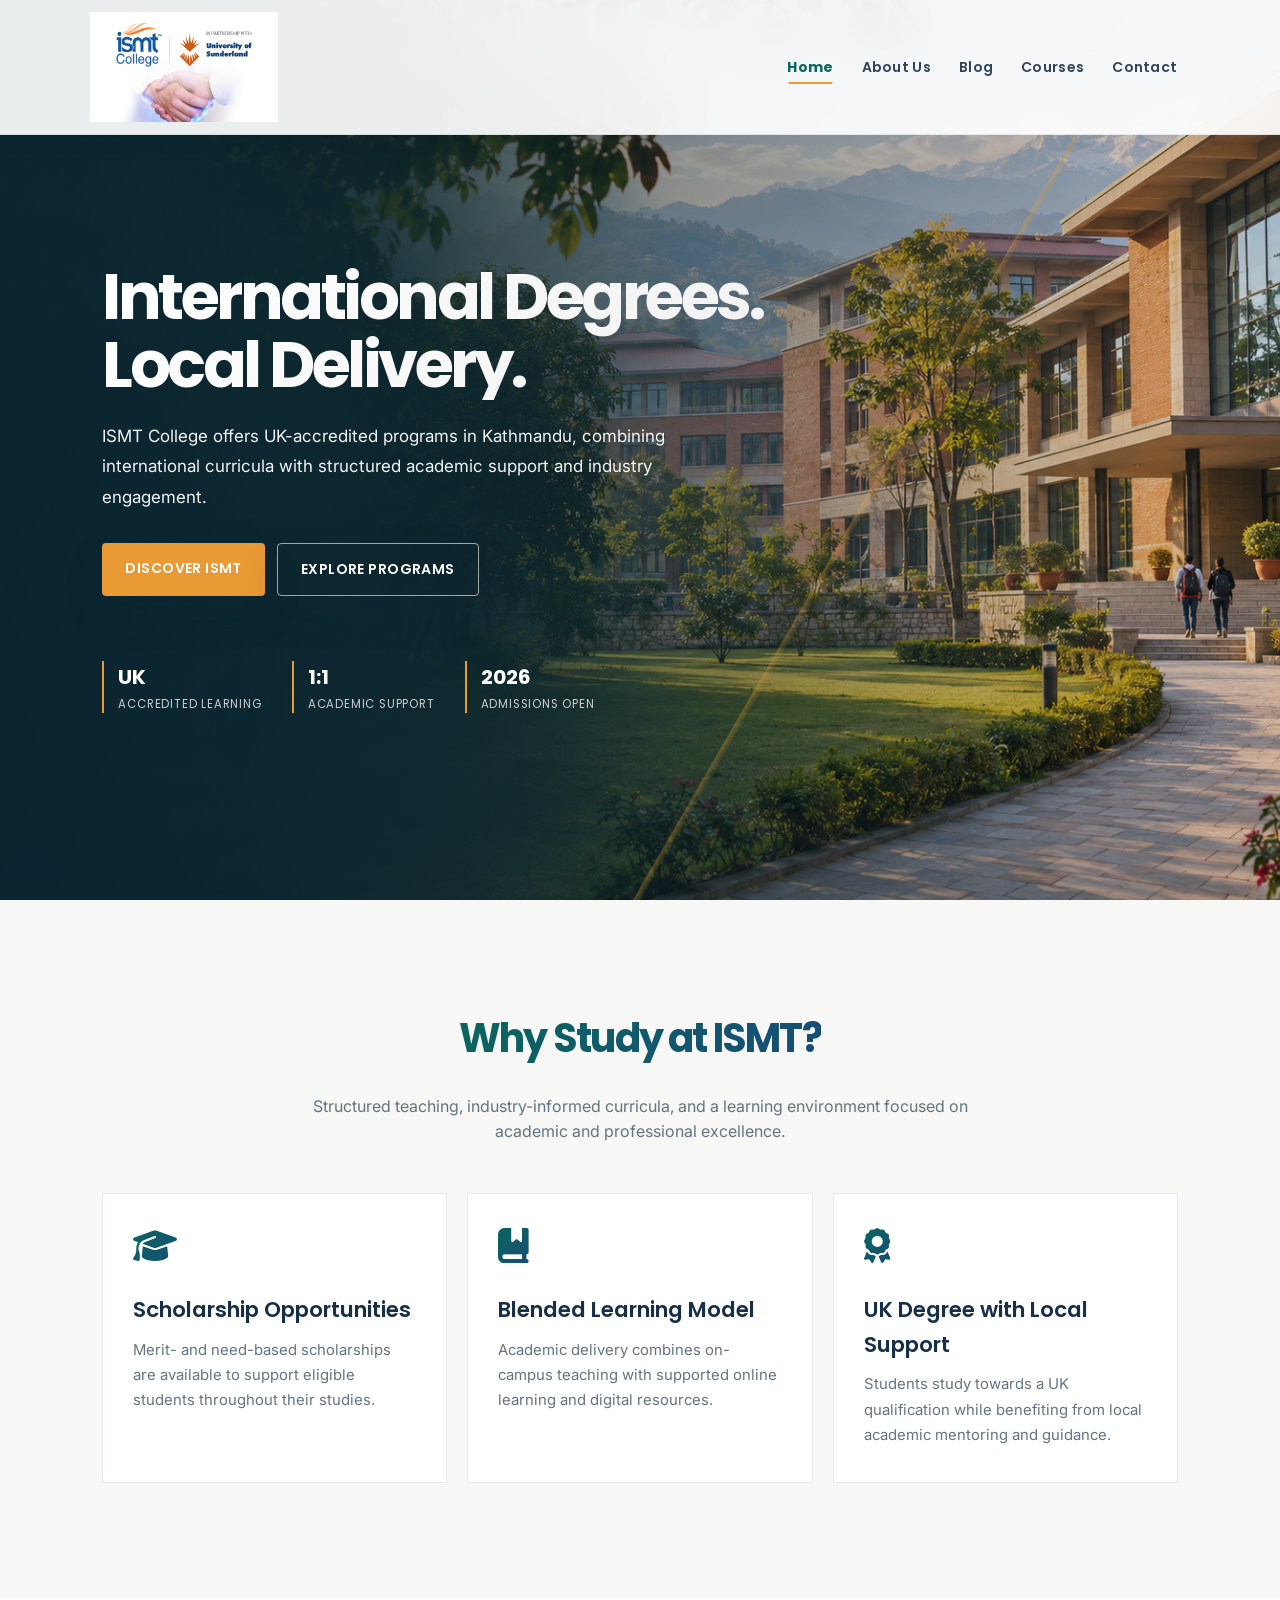
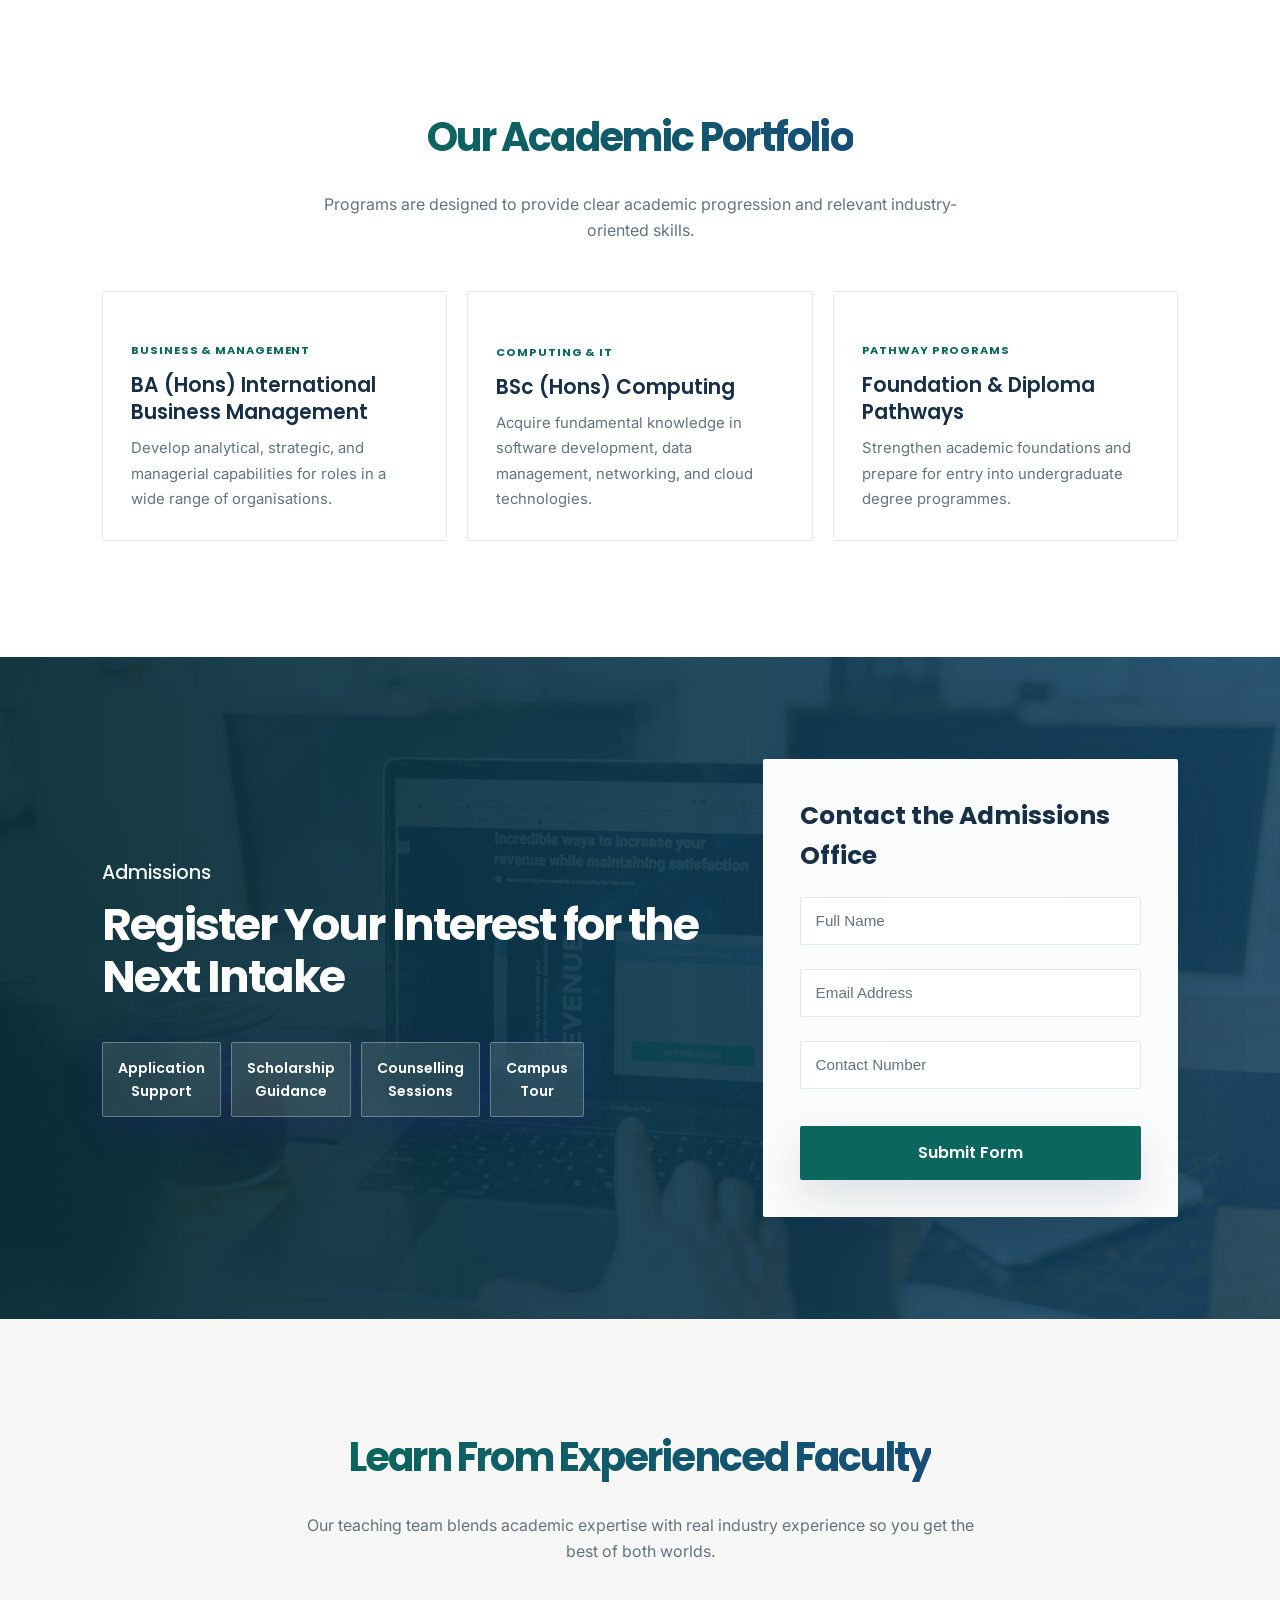
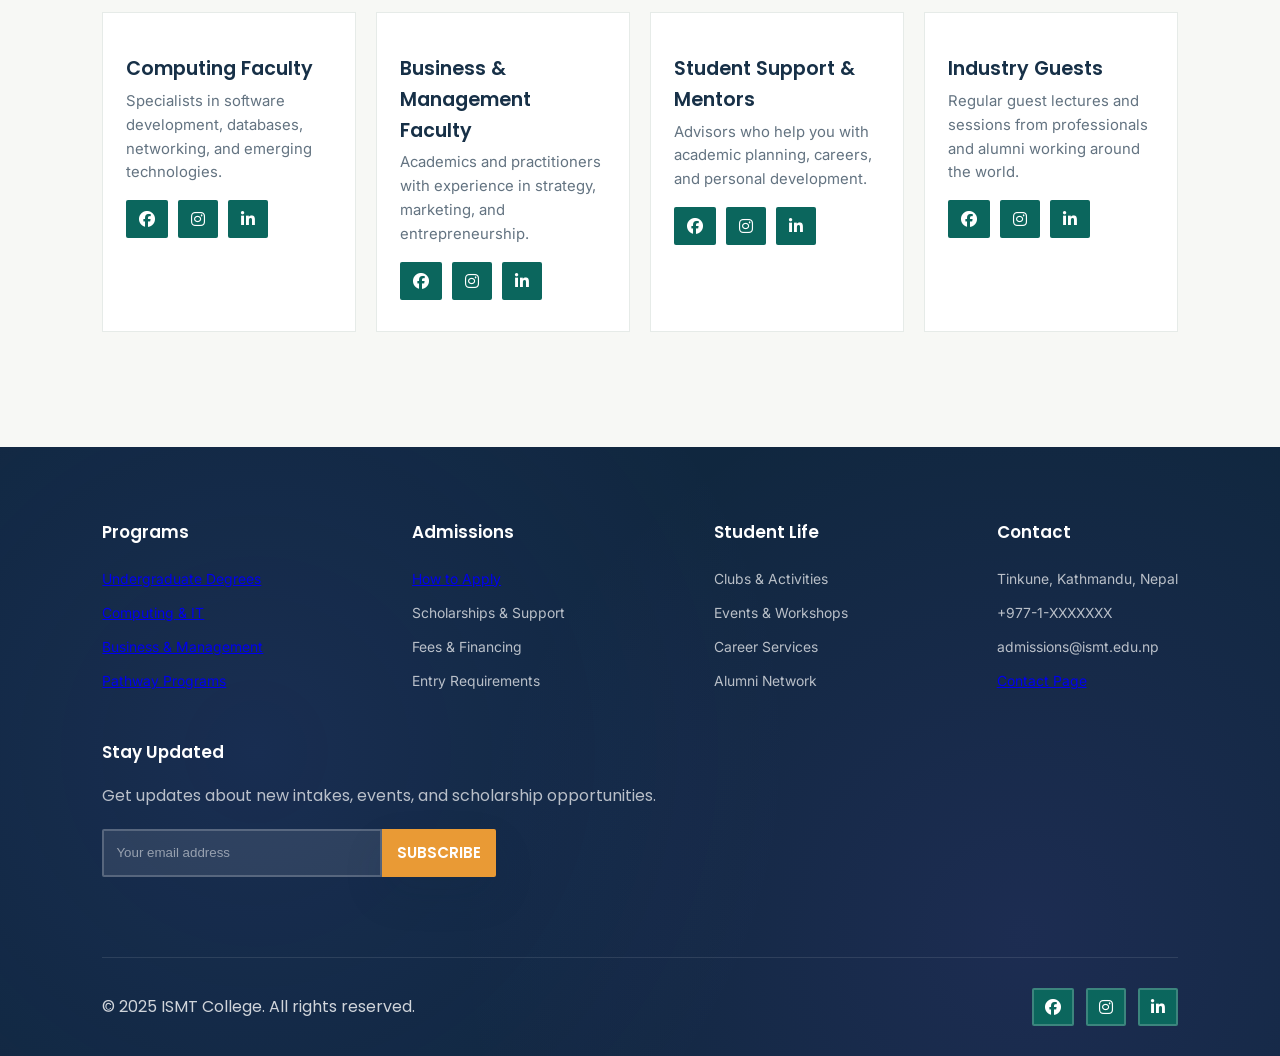
==== index.html @ b04e947c "Initial ISMT college website" ====
<!DOCTYPE html>
<html lang="en">
<head>
	<meta charset="UTF-8">
	<meta name="viewport" content="width=device-width, initial-scale=1.0">
	<title>Education Website Template</title>

	<!-- font Awesome CDN link -->
	<link rel="stylesheet" href="https://cdnjs.cloudflare.com/ajax/libs/font-awesome/6.1.1/css/all.min.css" />

	<!-- External CSS -->
	<link rel="stylesheet" href="style.css">
	<link rel="stylesheet" href="theme.css">

	<!-- JQuery CDN link -->
	<script src="https://code.jquery.com/jquery-3.6.0.min.js" integrity="sha256-/xUj+3OJU5yExlq6GSYGSHk7tPXikynS7ogEvDej/m4=" crossorigin="anonymous"></script>
</head>
<body>
	<!-- Navigation start -->
	<nav>
		<img src="img/sunderland-ismt-partnership.png" class="logo" alt="">

		<div class="navigation">
			<ul>
				<i id="menu-close" class="fas fa-times"></i>
				<li><a href="index.html" class="active">Home</a></li>
				<li><a href="about.html">About Us</a></li>
				<li><a href="blog.html">Blog</a></li>
				<li><a href="courses.html">Courses</a></li>
				<li><a href="contact.html">Contact</a></li>
			</ul>

			<img src="img/menu.png" id="menu-btn" alt="">
		</div>
	</nav>
	<!-- Navigation ends -->


	<!-- Hero section starts from here -->
	<section id="home">
		<h2>
			International Degrees. Local Delivery.
		</h2>
		<p>
			ISMT College offers UK-accredited programs in Kathmandu, combining international curricula with structured academic support and industry engagement.
		</p>
		<div class="btn">
			<a href="about.html" class="blue">Discover ISMT</a>
			<a href="courses.html" class="yellow">Explore Programs</a>
		</div>
		<div class="hero-highlights" aria-label="ISMT highlights">
			<div><strong>UK</strong><span>Accredited learning</span></div>
			<div><strong>1:1</strong><span>Academic support</span></div>
			<div><strong>2026</strong><span>Admissions open</span></div>
		</div>
	</section>
	<!-- Hero section ends from here -->


	<!-- Features section starts from here -->
	<section id="features">
		<h1>Why Study at ISMT?</h1>
		<p>Structured teaching, industry-informed curricula, and a learning environment focused on academic and professional excellence.</p>

		<div class="fea-base">
			<div class="fea-box">
				<i class="fas fa-graduation-cap"></i>
				<h3>Scholarship Opportunities</h3>
				<p>
					Merit- and need-based scholarships are available to support eligible students throughout their studies.
				</p>
			</div>

			<div class="fea-box">
				<i class="fa-solid fa-book-bookmark"></i>
				<h3>Blended Learning Model</h3>
				<p>
					Academic delivery combines on-campus teaching with supported online learning and digital resources.
				</p>
			</div>

			<div class="fea-box">
				<i class="fas fa-award"></i>
				<h3>UK Degree with Local Support</h3>
				<p>
					Students study towards a UK qualification while benefiting from local academic mentoring and guidance.
				</p>
			</div>
		</div>
	</section>
	<!-- Features section ends from here -->


	<!-- Courses section starts from here -->
	<section id="course">
		<h1>Our Academic Portfolio</h1>
		<p>Programs are designed to provide clear academic progression and relevant industry-oriented skills.</p>

		<div class="course-box">
			<div class="courses">
				<div class="details">
					<span>Business & Management</span>
					<h6>BA (Hons) International Business Management</h6>
					<p>Develop analytical, strategic, and managerial capabilities for roles in a wide range of organisations.</p>
				</div>
			</div>

			<div class="courses">
				<div class="details">
					<span>Computing & IT</span>
					<h6>BSc (Hons) Computing</h6>
					<p>Acquire fundamental knowledge in software development, data management, networking, and cloud technologies.</p>
				</div>
			</div>

			<div class="courses">
				<div class="details">
					<span>Pathway Programs</span>
					<h6>Foundation & Diploma Pathways</h6>
					<p>Strengthen academic foundations and prepare for entry into undergraduate degree programmes.</p>
				</div>
			</div>
		</div>
	</section>
	<!-- Courses section ends from here -->


	<!-- Registration section starts from here -->
	<section id="registration">
		<div class="reminder">
			<p>Admissions</p>
			<h1>Register Your Interest for the Next Intake</h1>

			<div class="time">
				<div class="date">Application <br> Support</div>
				<div class="date">Scholarship <br> Guidance</div>
				<div class="date">Counselling <br> Sessions</div>
				<div class="date">Campus <br> Tour</div>
			</div>
		</div>

		<div class="form">
			<h3>Contact the Admissions Office</h3>

			<input type="text" placeholder="Full Name" name="" id="">
			<input type="email" placeholder="Email Address" name="" id="">
			<input type="text" placeholder="Contact Number" name="" id="">

			<div class="btn">
				<a href="#" class="yellow">Submit Form</a>
			</div>
		</div>
	</section>
	<!-- Registration section ends from here -->


	<!-- Experts section starts from here -->
	<section id="experts">
		<h1>Learn From Experienced Faculty</h1>
		<p>Our teaching team blends academic expertise with real industry experience so you get the best of both worlds.</p>
		<div class="expert-box">
			<div class="profile">
				<h6>Computing Faculty</h6>
				<p>Specialists in software development, databases, networking, and emerging technologies.</p>
				<div class="pro-links">
					<i class="fab fa-facebook"></i>
					<i class="fab fa-instagram"></i>
					<i class="fab fa-linkedin-in"></i>
				</div>
			</div>

			<div class="profile">
				<h6>Business & Management Faculty</h6>
				<p>Academics and practitioners with experience in strategy, marketing, and entrepreneurship.</p>
				<div class="pro-links">
					<i class="fab fa-facebook"></i>
					<i class="fab fa-instagram"></i>
					<i class="fab fa-linkedin-in"></i>
				</div>
			</div>

			<div class="profile">
				<h6>Student Support & Mentors</h6>
				<p>Advisors who help you with academic planning, careers, and personal development.</p>
				<div class="pro-links">
					<i class="fab fa-facebook"></i>
					<i class="fab fa-instagram"></i>
					<i class="fab fa-linkedin-in"></i>
				</div>
			</div>

			<div class="profile">
				<h6>Industry Guests</h6>
				<p>Regular guest lectures and sessions from professionals and alumni working around the world.</p>
				<div class="pro-links">
					<i class="fab fa-facebook"></i>
					<i class="fab fa-instagram"></i>
					<i class="fab fa-linkedin-in"></i>
				</div>
			</div>
		</div>
	</section>
	<!-- Experts section ends from here -->

	<!-- Footer section starts from here -->
	<footer>
		<div class="footer-col">
			<h3>Programs</h3>
			<li><a href="courses.html">Undergraduate Degrees</a></li>
			<li><a href="courses.html">Computing & IT</a></li>
			<li><a href="courses.html">Business & Management</a></li>
			<li><a href="courses.html">Pathway Programs</a></li>
		</div>

		<div class="footer-col">
			<h3>Admissions</h3>
			<li><a href="#registration">How to Apply</a></li>
			<li>Scholarships & Support</li>
			<li>Fees & Financing</li>
			<li>Entry Requirements</li>
		</div>

		<div class="footer-col">
			<h3>Student Life</h3>
			<li>Clubs & Activities</li>
			<li>Events & Workshops</li>
			<li>Career Services</li>
			<li>Alumni Network</li>
		</div>

		<div class="footer-col">
			<h3>Contact</h3>
			<li>Tinkune, Kathmandu, Nepal</li>
			<li>+977-1-XXXXXXX</li>
			<li>admissions@ismt.edu.np</li>
			<li><a href="contact.html">Contact Page</a></li>
		</div>

		<div class="footer-col">
			<h3>Stay Updated</h3>
			<p>Get updates about new intakes, events, and scholarship opportunities.</p>

			<div class="subscribe">
				<input type="email" placeholder="Your email address">
				<a href="#" class="yellow">SUBSCRIBE</a>
			</div>
		</div>

		<div class="copyright">
			<p>
				© 2025 ISMT College. All rights reserved.
			</p>
			<div class="pro-links">
				<i class="fab fa-facebook"></i>
				<i class="fab fa-instagram"></i>
				<i class="fab fa-linkedin-in"></i>
			</div>
		</div>
	</footer>
	<!-- Footer section ends from here -->

	<script>
		// Show menu links on burger click
		$('#menu-btn').click(function(){
			$('nav .navigation ul').addClass('active')
		});

		// Hide navbar on click function
		$('#menu-close').click(function(){
			$('nav .navigation ul').removeClass('active')
		});

		// Navbar scroll effect
		$(window).scroll(function(){
			if($(window).scrollTop() > 50){
				$('nav').addClass('scrolled');
			} else {
				$('nav').removeClass('scrolled');
			}
		});
	</script>
</body>
</html>
---- style.css ----
@import url('https://fonts.googleapis.com/css2?family=Inter:wght@100;200;300;400;500&family=Poppins:ital,wght@0,100;0,200;0,300;0,400;0,500;0,600;0,700;0,800;0,900;1,700;1,800;1,900&display=swap');

*
{
	margin: 0;
	padding: 0;
	box-sizing: border-box;
}

:root {
	--primary-color: #6366f1;
	--secondary-color: #8b5cf6;
	--accent-color: #f59e0b;
	--dark-blue: #1e293b;
	--light-blue: #3b82f6;
	--text-dark: #1e293b;
	--text-light: #64748b;
	--bg-light: #f8fafc;
	--bg-card: #ffffff;
	--gradient-primary: linear-gradient(135deg, #667eea 0%, #764ba2 100%);
	--gradient-secondary: linear-gradient(135deg, #f093fb 0%, #f5576c 100%);
	--gradient-accent: linear-gradient(135deg, #4facfe 0%, #00f2fe 100%);
	--gradient-purple: linear-gradient(135deg, #667eea 0%, #764ba2 100%);
	--gradient-pink: linear-gradient(135deg, #f093fb 0%, #f5576c 100%);
	--gradient-blue: linear-gradient(135deg, #4facfe 0%, #00f2fe 100%);
	--gradient-orange: linear-gradient(135deg, #fa709a 0%, #fee140 100%);
	--gradient-green: linear-gradient(135deg, #30cfd0 0%, #330867 100%);
	--gradient-text: linear-gradient(135deg, #667eea 0%, #764ba2 100%);
	--gradient-bg: linear-gradient(135deg, #f5f7fa 0%, #c3cfe2 100%);
	--shadow-sm: 0 2px 8px rgba(0, 0, 0, 0.08);
	--shadow-md: 0 4px 16px rgba(0, 0, 0, 0.12);
	--shadow-lg: 0 10px 40px rgba(0, 0, 0, 0.15);
}

body
{
	font-family: 'Poppins', sans-serif;
	background: linear-gradient(135deg, #ffffff 0%, #f8fafc 50%, #ffffff 100%);
	background-attachment: fixed;
	color: var(--text-dark);
	line-height: 1.6;
	position: relative;
}

body::before {
	content: '';
	position: fixed;
	top: 0;
	left: 0;
	width: 100%;
	height: 100%;
	background: 
		radial-gradient(circle at 20% 50%, rgba(99, 102, 241, 0.05) 0%, transparent 50%),
		radial-gradient(circle at 80% 80%, rgba(139, 92, 246, 0.05) 0%, transparent 50%),
		radial-gradient(circle at 40% 20%, rgba(79, 172, 254, 0.03) 0%, transparent 50%);
	pointer-events: none;
	z-index: 0;
}

h1
{
	font-size: 2.75rem;
	font-weight: 700;
	background: var(--gradient-text);
	-webkit-background-clip: text;
	-webkit-text-fill-color: transparent;
	background-clip: text;
	letter-spacing: -0.5px;
	line-height: 1.2;
	position: relative;
	display: inline-block;
}

span
{
	font-size: .9rem;
	color: var(--text-light);
}

h6
{
	font-size: 1.15rem;
	color: var(--text-dark);
	font-weight: 600;
}


/*------------- Navigation style start ------------*/
nav
{
	position: fixed;
	width: 100%;
	background: linear-gradient(135deg, rgba(255, 255, 255, 0.95) 0%, rgba(255, 255, 255, 0.98) 100%);
	backdrop-filter: blur(20px);
	-webkit-backdrop-filter: blur(20px);
	display: flex;
	justify-content: space-between;
	align-items: center;
	padding: 0.9vw 6vw;
	box-shadow: 0 4px 20px rgba(0, 0, 0, 0.08);
	border-bottom: 1px solid rgba(99, 102, 241, 0.1);
	z-index: 1000;
	transition: all 0.4s cubic-bezier(0.4, 0, 0.2, 1);
}

nav.scrolled {
	padding: 0.6vw 6vw;
	box-shadow: 0 8px 30px rgba(0, 0, 0, 0.12);
	background: rgba(255, 255, 255, 0.98);
}

nav .logo
{
	width: 170px;
	cursor: pointer;
	transition: all 0.3s ease;
	filter: drop-shadow(0 2px 4px rgba(0, 0, 0, 0.1));
}

nav .logo:hover {
	transform: scale(1.05) translateY(-2px);
	filter: drop-shadow(0 4px 8px rgba(99, 102, 241, 0.3));
}

nav .navigation
{
	display: flex;
	align-items: center;
	gap: 20px;
}

#menu-btn
{
	width: 32px;
	height: 32px;
	display: none;
	cursor: pointer;
	transition: transform 0.3s ease;
	filter: drop-shadow(0 2px 4px rgba(0, 0, 0, 0.1));
}

#menu-btn:hover {
	transform: rotate(90deg);
}

#menu-close
{
	display: none;
}

nav .navigation ul
{
	display: flex;
	justify-content: flex-end;
	align-items: center;
	gap: 10px;
	margin: 0;
	padding: 0;
}

nav .navigation ul li
{
	list-style: none;
	margin-left: 0;
}

nav .navigation ul li a
{
	text-decoration: none;
	color: var(--text-dark);
	font-size: 15px;
	font-weight: 600;
	transition: all 0.3s cubic-bezier(0.4, 0, 0.2, 1);
	position: relative;
	padding: 10px 18px;
	border-radius: 10px;
	display: inline-block;
	letter-spacing: 0.3px;
}

nav .navigation ul li a::before {
	content: '';
	position: absolute;
	top: 0;
	left: 0;
	right: 0;
	bottom: 0;
	background: var(--gradient-primary);
	border-radius: 10px;
	opacity: 0;
	transition: opacity 0.3s ease;
	z-index: -1;
}

nav .navigation ul li a::after {
	content: '';
	position: absolute;
	width: 0;
	height: 3px;
	bottom: 5px;
	left: 50%;
	transform: translateX(-50%);
	background: var(--gradient-primary);
	transition: all 0.3s cubic-bezier(0.4, 0, 0.2, 1);
	border-radius: 2px;
}

nav .navigation ul li a:hover {
	color: #fff;
	transform: translateY(-2px);
}

nav .navigation ul li a:hover::before {
	opacity: 1;
}

nav .navigation ul li a.active {
	color: var(--primary-color);
	background: rgba(99, 102, 241, 0.1);
	font-weight: 700;
}

nav .navigation ul li a.active::after {
	width: 60%;
}

nav .navigation ul li a.active:hover {
	color: var(--primary-color);
	background: rgba(99, 102, 241, 0.15);
}

nav .navigation ul li a.active:hover::before {
	opacity: 0;
}
/*------------- Navigation style end ------------*/



/*------------- Hero section styling start --------------*/
#home
{
	background-image: linear-gradient(135deg, rgba(99, 102, 241, 0.85), rgba(139, 92, 246, 0.85)), url("img/back.jpg");
	width: 100%;
	height: 100vh;
	background-size: cover;
	background-position: center center;
	display: flex;
	flex-direction: column;
	justify-content: center;
	align-items: center;
	text-align: center;
	padding-top: 40px;
	position: relative;
	overflow: hidden;
}

#home::before {
	content: '';
	position: absolute;
	width: 200%;
	height: 200%;
	background: radial-gradient(circle, rgba(255,255,255,0.1) 1px, transparent 1px);
	background-size: 50px 50px;
	animation: moveBackground 20s linear infinite;
	opacity: 0.3;
}

@keyframes moveBackground {
	0% { transform: translate(0, 0); }
	100% { transform: translate(50px, 50px); }
}

#home h2
{
	color: #fff;
	font-size: 3rem;
	letter-spacing: -0.5px;
	font-weight: 700;
	margin-bottom: 20px;
	text-shadow: 0 2px 20px rgba(0, 0, 0, 0.3);
	z-index: 1;
	position: relative;
	background: linear-gradient(135deg, #ffffff 0%, #f0f0f0 100%);
	-webkit-background-clip: text;
	-webkit-text-fill-color: transparent;
	background-clip: text;
	filter: drop-shadow(0 2px 10px rgba(255, 255, 255, 0.3));
}

#home p
{
	width: 50%;
	color: rgba(255, 255, 255, 0.95);
	font-size: 1.1rem;
	line-height: 1.8;
	margin-bottom: 10px;
	z-index: 1;
	position: relative;
}

#home .btn
{
	margin-top: 40px;
	display: flex;
	gap: 20px;
	z-index: 1;
	position: relative;
}

#home a
{
	text-decoration: none;
	font-size: 1rem;
	padding: 15px 40px;
	background-color: #fff;
	font-weight: 600;
	border-radius: 50px;
	transition: all 0.3s ease;
	box-shadow: var(--shadow-md);
}

#home a.blue
{
	color: #fff;
	background: var(--gradient-primary);
	transition: all 0.3s ease;
}

#home a.blue:hover
{
	transform: translateY(-3px);
	box-shadow: var(--shadow-lg);
	background: var(--gradient-secondary);
}

#home a.yellow
{
	color: #fff;
	background: var(--gradient-accent);
	transition: all 0.3s ease;
}

#home a.yellow:hover
{
	transform: translateY(-3px);
	box-shadow: var(--shadow-lg);
	background: var(--gradient-primary);
}
/*------------- Hero section styling end --------------*/


/*------------- Features section styling start -------------*/
#features
{
	padding: 8vw 8vw 4vw 8vw;
	text-align: center;
	background: linear-gradient(135deg, #f8fafc 0%, #e0e7ff 50%, #f8fafc 100%);
	position: relative;
	overflow: hidden;
}

#features::before {
	content: '';
	position: absolute;
	top: 0;
	left: 0;
	width: 100%;
	height: 100%;
	background: 
		radial-gradient(circle at 10% 20%, rgba(99, 102, 241, 0.1) 0%, transparent 50%),
		radial-gradient(circle at 90% 80%, rgba(139, 92, 246, 0.1) 0%, transparent 50%);
	pointer-events: none;
}

#features h1 {
	margin-bottom: 15px;
	position: relative;
	z-index: 1;
}

#features > p {
	color: var(--text-light);
	font-size: 1.1rem;
	margin-bottom: 20px;
	position: relative;
	z-index: 1;
}

#features .fea-base
{
	display: grid;
	grid-template-columns: repeat(auto-fit, minmax(320px, 1fr));
	grid-gap: 2rem;
	margin-top: 60px;
	position: relative;
	z-index: 1;
}

#features .fea-box
{
	background: linear-gradient(135deg, rgba(255, 255, 255, 0.9) 0%, rgba(255, 255, 255, 0.95) 100%);
	backdrop-filter: blur(10px);
	text-align: start;
	padding: 2.5rem 2rem;
	border-radius: 16px;
	box-shadow: var(--shadow-sm);
	transition: all 0.3s ease;
	border: 1px solid rgba(99, 102, 241, 0.1);
	position: relative;
	overflow: hidden;
}

#features .fea-box::before {
	content: '';
	position: absolute;
	top: 0;
	left: 0;
	width: 100%;
	height: 4px;
	background: var(--gradient-primary);
	transform: scaleX(0);
	transition: transform 0.3s ease;
}

#features .fea-box::after {
	content: '';
	position: absolute;
	top: -50%;
	right: -50%;
	width: 200%;
	height: 200%;
	background: radial-gradient(circle, rgba(99, 102, 241, 0.1) 0%, transparent 70%);
	opacity: 0;
	transition: opacity 0.3s ease;
}

#features .fea-box:hover {
	transform: translateY(-8px);
	box-shadow: var(--shadow-lg);
	border-color: rgba(99, 102, 241, 0.3);
	background: linear-gradient(135deg, rgba(255, 255, 255, 1) 0%, rgba(240, 245, 255, 1) 100%);
}

#features .fea-box:hover::before {
	transform: scaleX(1);
}

#features .fea-box:hover::after {
	opacity: 1;
}

#features .fea-box i
{
	font-size: 2.8rem;
	background: var(--gradient-primary);
	-webkit-background-clip: text;
	-webkit-text-fill-color: transparent;
	background-clip: text;
	margin-bottom: 15px;
	display: inline-block;
	transition: transform 0.3s ease;
	filter: drop-shadow(0 4px 8px rgba(99, 102, 241, 0.3));
}

#features .fea-box:hover i {
	transform: scale(1.1) rotate(5deg);
}

#features .fea-box h3
{
	font-size: 1.35rem;
	font-weight: 600;
	background: var(--gradient-text);
	-webkit-background-clip: text;
	-webkit-text-fill-color: transparent;
	background-clip: text;
	padding: 15px 0 10px 0;
}

#features .fea-box p
{
	font-size: 1rem;
	font-weight: 400;
	color: var(--text-light);
	line-height: 1.7;
}
/*------------- Features section styling end -------------*/


/*------------- Courses section styling start ------------*/
#course
{
	padding: 8vw 8vw 8vw 8vw;
	text-align: center;
	background: linear-gradient(135deg, #ffffff 0%, #f0f4ff 50%, #ffffff 100%);
	position: relative;
	overflow: hidden;
}

#course::before {
	content: '';
	position: absolute;
	top: 0;
	left: 0;
	width: 100%;
	height: 100%;
	background: 
		radial-gradient(circle at 80% 30%, rgba(79, 172, 254, 0.08) 0%, transparent 50%),
		radial-gradient(circle at 20% 70%, rgba(99, 102, 241, 0.08) 0%, transparent 50%);
	pointer-events: none;
}

#course h1 {
	margin-bottom: 15px;
	position: relative;
	z-index: 1;
}

#course > p {
	color: var(--text-light);
	font-size: 1.1rem;
	margin-bottom: 20px;
	position: relative;
	z-index: 1;
}

#course .course-box
{
	display: grid;
	grid-template-columns: repeat(auto-fit, minmax(320px, 1fr));
	grid-gap: 2rem;
	margin-top: 60px;
	position: relative;
	z-index: 1;
}

#course .courses
{
	text-align: start;
	background: linear-gradient(135deg, rgba(255, 255, 255, 0.95) 0%, rgba(255, 255, 255, 1) 100%);
	backdrop-filter: blur(10px);
	height: 100%;
	position: relative;
	border-radius: 16px;
	overflow: hidden;
	box-shadow: var(--shadow-sm);
	transition: all 0.3s ease;
	cursor: pointer;
	border: 1px solid rgba(99, 102, 241, 0.1);
}

#course .courses::before {
	content: '';
	position: absolute;
	top: 0;
	left: 0;
	width: 100%;
	height: 100%;
	background: linear-gradient(135deg, rgba(99, 102, 241, 0.05) 0%, rgba(139, 92, 246, 0.05) 100%);
	opacity: 0;
	transition: opacity 0.3s ease;
	z-index: 0;
}

#course .courses:hover {
	transform: translateY(-8px);
	box-shadow: var(--shadow-lg);
	border-color: rgba(99, 102, 241, 0.3);
}

#course .courses:hover::before {
	opacity: 1;
}

#course .courses img
{
	width: 100%;
	height: 60%;
	background-size: cover;
	background-position: center;
	transition: transform 0.5s ease;
	position: relative;
	z-index: 1;
}

#course .courses:hover img {
	transform: scale(1.1);
}

#course .courses .details
{
	padding: 20px 20px 0 20px;
	position: relative;
	z-index: 1;
	background: transparent;
}

#course .courses .details span:first-child {
	color: var(--text-light);
	font-size: 0.85rem;
	font-weight: 500;
}

#course .courses .details h6 {
	margin: 10px 0;
	font-size: 1.2rem;
	background: var(--gradient-text);
	-webkit-background-clip: text;
	-webkit-text-fill-color: transparent;
	background-clip: text;
	font-weight: 600;
}

#course .courses .details i
{
	color: var(--accent-color);
	font-size: 1rem;
	margin-right: 2px;
	background: linear-gradient(135deg, #f59e0b 0%, #f97316 100%);
	-webkit-background-clip: text;
	-webkit-text-fill-color: transparent;
	background-clip: text;
}

#course .courses .details .star span {
	color: var(--text-light);
	margin-left: 8px;
	font-size: 0.9rem;
}

#course .courses .cost
{
	background: var(--gradient-primary);
	color: #fff;
	line-height: 70px;
	width: 70px;
	height: 70px;
	text-align: center;
	border-radius: 50%;
	position: absolute;
	right: 20px;
	bottom: 120px;
	font-weight: 700;
	font-size: 0.9rem;
	box-shadow: 0 8px 20px rgba(99, 102, 241, 0.4);
	transition: all 0.3s ease;
	z-index: 2;
}

#course .courses:hover .cost {
	transform: scale(1.15) rotate(10deg);
	box-shadow: 0 12px 30px rgba(99, 102, 241, 0.5);
	background: var(--gradient-secondary);
}
/*------------- Courses section styling end ------------*/


/*------------- Registration section styling start ----------*/
#registration
{
	padding: 8vw 8vw;
	background-image: linear-gradient(135deg, rgba(99, 102, 241, 0.9), rgba(139, 92, 246, 0.9)),url("img/signup.jpg");
	width: 100%;
	height: 100%;
	background-size: cover;
	background-position: center;
	display: flex;
	justify-content: space-between;
	align-items: center;
	gap: 4rem;
}

#registration .reminder, #registration .reminder h1
{
	color: #fff;
}

#registration .reminder h1 {
	color: #fff;
	font-size: 2.5rem;
	margin-top: 10px;
}

#registration .reminder p {
	color: rgba(255, 255, 255, 0.95);
	font-size: 1.2rem;
	font-weight: 500;
}

#registration .reminder .time
{
	display: flex;
	margin-top: 40px;
	gap: 15px;
}

#registration .reminder .time .date
{
	text-align: center;
	padding: 20px 25px;
	background: rgba(255, 255, 255, 0.2);
	backdrop-filter: blur(10px);
	box-shadow: 0 8px 32px 0 rgba(31, 38, 135, 0.3);
	border-radius: 16px;
	border: 1px solid rgba(255, 255, 255, 0.3);
	font-size: 1.1rem;
	font-weight: 600;
	color: #fff;
	transition: all 0.3s ease;
	min-width: 80px;
}

#registration .reminder .time .date:hover {
	background: rgba(255, 255, 255, 0.3);
	transform: translateY(-5px);
}

#registration .reminder .time .date br {
	display: block;
	margin: 5px 0;
}

#registration .form
{
	background: rgba(255, 255, 255, 0.98);
	backdrop-filter: blur(10px);
	border-radius: 20px;
	display: flex;
	flex-direction: column;
	padding: 50px 40px;
	box-shadow: var(--shadow-lg);
	border: 1px solid rgba(255, 255, 255, 0.5);
	flex: 0 0 450px;
}

#registration .form h3 {
	background: var(--gradient-text);
	-webkit-background-clip: text;
	-webkit-text-fill-color: transparent;
	background-clip: text;
	margin-bottom: 10px;
	font-size: 1.8rem;
	font-weight: 700;
}

#registration .form > p {
	color: var(--text-light);
	margin-bottom: 25px;
}

#registration .form input
{
	margin: 12px 0;
	padding: 16px 18px;
	border: 2px solid #e2e8f0;
	outline: none;
	border-radius: 12px;
	font-size: 1rem;
	transition: all 0.3s ease;
	background: #fff;
}

#registration .form input:focus {
	border-color: var(--primary-color);
	box-shadow: 0 0 0 3px rgba(99, 102, 241, 0.1);
	background: linear-gradient(135deg, rgba(255, 255, 255, 1) 0%, rgba(240, 245, 255, 1) 100%);
}

#registration .form input::placeholder
{
	color: var(--text-light);
	font-weight: 400;
	font-size: 0.95rem;
}

#registration .form .btn
{
	margin-top: 25px;
}

#registration .form a.yellow
{
	text-decoration: none;
	font-size: 1rem;
	padding: 16px 40px;
	background: var(--gradient-primary);
	font-weight: 600;
	border-radius: 50px;
	color: #fff;
	transition: all 0.3s ease;
	display: inline-block;
	text-align: center;
	box-shadow: var(--shadow-md);
}

#registration .form a.yellow:hover
{
	transform: translateY(-3px);
	box-shadow: var(--shadow-lg);
	background: var(--gradient-secondary);
}
/*------------- Registration section styling end ----------*/



/*------------- Experts section styling starts ----------*/
#experts
{
	padding: 8vw 8vw 8vw 8vw;
	text-align: center;
	background: linear-gradient(135deg, #f8fafc 0%, #e0e7ff 50%, #f8fafc 100%);
	position: relative;
	overflow: hidden;
}

#experts::before {
	content: '';
	position: absolute;
	top: 0;
	left: 0;
	width: 100%;
	height: 100%;
	background: 
		radial-gradient(circle at 30% 40%, rgba(139, 92, 246, 0.1) 0%, transparent 50%),
		radial-gradient(circle at 70% 60%, rgba(99, 102, 241, 0.1) 0%, transparent 50%);
	pointer-events: none;
}

#experts h1 {
	margin-bottom: 15px;
	position: relative;
	z-index: 1;
}

#experts > p {
	color: var(--text-light);
	font-size: 1.1rem;
	margin-bottom: 20px;
	position: relative;
	z-index: 1;
}

#experts .expert-box
{
	display: grid;
	grid-template-columns: repeat(auto-fit, minmax(250px, 1fr));
	grid-gap: 2rem;
	margin-top: 60px;
	position: relative;
	z-index: 1;
}

#experts .expert-box .profile
{
	background: linear-gradient(135deg, rgba(255, 255, 255, 0.95) 0%, rgba(255, 255, 255, 1) 100%);
	backdrop-filter: blur(10px);
	padding: 35px 20px;
	box-shadow: var(--shadow-sm);
	border-radius: 16px;
	transition: all 0.3s ease;
	border: 1px solid rgba(99, 102, 241, 0.1);
	position: relative;
	overflow: hidden;
}

#experts .expert-box .profile::before {
	content: '';
	position: absolute;
	top: 0;
	left: 0;
	width: 100%;
	height: 4px;
	background: var(--gradient-primary);
	transform: scaleX(0);
	transition: transform 0.3s ease;
}

#experts .expert-box .profile::after {
	content: '';
	position: absolute;
	top: -50%;
	right: -50%;
	width: 200%;
	height: 200%;
	background: radial-gradient(circle, rgba(99, 102, 241, 0.1) 0%, transparent 70%);
	opacity: 0;
	transition: opacity 0.3s ease;
}

#experts .expert-box .profile:hover {
	transform: translateY(-10px);
	box-shadow: var(--shadow-lg);
	border-color: rgba(99, 102, 241, 0.3);
	background: linear-gradient(135deg, rgba(255, 255, 255, 1) 0%, rgba(240, 245, 255, 1) 100%);
}

#experts .expert-box .profile:hover::before {
	transform: scaleX(1);
}

#experts .expert-box .profile:hover::after {
	opacity: 1;
}

#experts .expert-box .profile img {
	width: 120px;
	height: 120px;
	border-radius: 50%;
	object-fit: cover;
	margin-bottom: 20px;
	border: 4px solid transparent;
	background: var(--gradient-primary);
	padding: 3px;
	transition: all 0.3s ease;
	position: relative;
	z-index: 1;
}

#experts .expert-box .profile:hover img {
	transform: scale(1.05);
	border-color: transparent;
	box-shadow: 0 8px 20px rgba(99, 102, 241, 0.4);
}

#experts .expert-box .profile h6 {
	margin: 10px 0 5px 0;
	font-size: 1.2rem;
	background: var(--gradient-text);
	-webkit-background-clip: text;
	-webkit-text-fill-color: transparent;
	background-clip: text;
	font-weight: 600;
	position: relative;
	z-index: 1;
}

#experts .expert-box .profile p {
	color: var(--text-light);
	font-size: 0.95rem;
	margin-bottom: 15px;
	position: relative;
	z-index: 1;
}

.pro-links
{
	margin-top: 15px;
	display: flex;
	justify-content: center;
	gap: 10px;
	position: relative;
	z-index: 1;
}

.pro-links i
{
	padding: 12px 14px;
	border: 2px solid transparent;
	background: var(--gradient-primary);
	cursor: pointer;
	transition: all 0.3s ease;
	border-radius: 50%;
	color: #fff;
	font-size: 1rem;
	box-shadow: 0 4px 10px rgba(99, 102, 241, 0.3);
}

.pro-links i:hover
{
	background: var(--gradient-secondary);
	transform: translateY(-5px) scale(1.1);
	box-shadow: 0 8px 20px rgba(99, 102, 241, 0.5);
}
/*------------- Experts section styling ends ----------*/



/*------------- Footer section styling starts ------------*/
footer
{
	padding: 8vw;
	background: linear-gradient(135deg, #1e293b 0%, #0f172a 100%);
	display: flex;
	justify-content: space-between;
	align-items: flex-start;
	flex-wrap: wrap;
	position: relative;
	overflow: hidden;
}

footer::before {
	content: '';
	position: absolute;
	top: 0;
	left: 0;
	width: 100%;
	height: 100%;
	background: radial-gradient(circle at 20% 50%, rgba(99, 102, 241, 0.1) 0%, transparent 50%),
	            radial-gradient(circle at 80% 80%, rgba(139, 92, 246, 0.1) 0%, transparent 50%);
	pointer-events: none;
}

footer .footer-col
{
	padding-bottom: 40px;
	position: relative;
	z-index: 1;
}

footer h3
{
	color: #fff;
	font-weight: 600;
	padding-bottom: 25px;
	font-size: 1.3rem;
}

footer li
{
	list-style: none;
	color: rgba(255, 255, 255, 0.7);
	padding: 10px 0;
	font-size: 15px;
	cursor: pointer;
	transition: all 0.3s ease;
	position: relative;
	padding-left: 0;
}

footer li::before {
	content: '→';
	position: absolute;
	left: -20px;
	opacity: 0;
	transition: all 0.3s ease;
	color: var(--primary-color);
}

footer li:hover
{
	color: #fff;
	padding-left: 20px;
}

footer li:hover::before {
	opacity: 1;
	left: 0;
}

footer p
{
	color: rgba(255, 255, 255, 0.7);
	line-height: 1.7;
}

footer .subscribe
{
	margin-top: 20px;
	display: flex;
	flex-direction: column;
	gap: 12px;
}

footer input
{
	width: 100%;
	max-width: 280px;
	padding: 14px 18px;
	background: rgba(255, 255, 255, 0.1);
	border: 2px solid rgba(255, 255, 255, 0.2);
	outline: none;
	color: #fff;
	border-radius: 12px;
	transition: all 0.3s ease;
}

footer input::placeholder {
	color: rgba(255, 255, 255, 0.5);
}

footer input:focus {
	border-color: var(--primary-color);
	background: rgba(255, 255, 255, 0.15);
}

footer .subscribe a
{
	text-decoration: none;
	font-size: 0.95rem;
	padding: 14px 25px;
	background-color: #fff;
	font-weight: 600;
	border-radius: 12px;
	text-align: center;
	width: fit-content;
}

footer .subscribe a.yellow
{
	color: #fff;
	background: var(--gradient-primary);
	transition: all 0.3s ease;
	box-shadow: var(--shadow-md);
}

footer .subscribe a.yellow:hover
{
	transform: translateY(-3px);
	box-shadow: var(--shadow-lg);
	background: var(--gradient-secondary);
}

footer .copyright
{
	margin-top: 40px;
	width: 100%;
	display: flex;
	justify-content: space-between;
	align-items: center;
	flex-wrap: wrap;
	padding-top: 30px;
	border-top: 1px solid rgba(255, 255, 255, 0.1);
	position: relative;
	z-index: 1;
}

footer .copyright p, footer .copyright p > a
{
	color: rgba(255, 255, 255, 0.8);
	text-decoration: none;
	transition: color 0.3s ease;
}

footer .copyright p > a:hover {
	color: var(--primary-color);
}

footer .copyright .pro-links
{
	margin-top: 0px;
	display: flex;
	gap: 12px;
}

footer .copyright .pro-links i
{
	background-color: rgba(255, 255, 255, 0.1);
	color: #fff;
	padding: 12px 14px;
	border-radius: 50%;
	border: 2px solid rgba(255, 255, 255, 0.2);
	transition: all 0.3s ease;
}

footer .copyright .pro-links i:hover
{
	background: var(--gradient-primary);
	border-color: transparent;
	transform: translateY(-3px);
	box-shadow: var(--shadow-md);
}
/*------------- Footer section styling ends ------------*/



/*---------------------------------------------------------*/
/*-------------------- Ipad screen styling ----------------*/
/*---------------------------------------------------------*/
@media screen and (max-width: 789px)
{
	nav
	{
		padding: 10px 18px;
	}

	nav img
	{
		width: 120px;
	}

	#menu-btn
	{
		display: initial;
	}

	#menu-close
	{
		display: initial;
		font-size: 1.6rem;
		color: #fff;
		padding: 30px 0 20px 20px;
	}

	nav .navigation ul
	{
		position: fixed;
		top: 0;
		right: -300px;
		display: flex;
		flex-direction: column;
		justify-content: flex-start;
		align-items: flex-start;
		width: 280px;
		height: 100vh;
		background: linear-gradient(135deg, rgba(99, 102, 241, 0.98) 0%, rgba(139, 92, 246, 0.98) 100%);
		backdrop-filter: blur(20px);
		-webkit-backdrop-filter: blur(20px);
		border-left: 1px solid rgba(255, 255, 255, 0.2);
		transition: all 0.4s cubic-bezier(0.4, 0, 0.2, 1);
		box-shadow: -10px 0 40px rgba(0, 0, 0, 0.2);
		padding: 80px 0 40px 0;
		gap: 0;
	}

	nav .navigation ul.active
	{
		right: 0;
	}

	nav .navigation ul li
	{
		padding: 0;
		margin-left: 0;
		width: 100%;
	}

	nav .navigation ul li a
	{
		color: #fff;
		padding: 18px 40px;
		width: 100%;
		display: block;
		border-radius: 0;
		font-size: 16px;
		position: relative;
	}

	nav .navigation ul li a::before {
		background: rgba(255, 255, 255, 0.2);
		border-radius: 0;
	}

	nav .navigation ul li a::after {
		display: none;
	}

	nav .navigation ul li a:hover {
		background: rgba(255, 255, 255, 0.15);
		transform: translateX(10px);
		color: #fff;
	}

	nav .navigation ul li a.active {
		background: rgba(255, 255, 255, 0.25);
		border-left: 4px solid #fff;
		color: #fff;
		font-weight: 700;
	}

	nav .navigation ul li a.active:hover {
		background: rgba(255, 255, 255, 0.3);
	}

	#home
	{
		padding: 0px;
	}

	#home h2 {
		font-size: 2.2rem;
	}

	#home p
	{
		width: 90%;
		font-size: 1rem;
	}

	#home .btn {
		flex-direction: column;
		width: 100%;
		align-items: center;
	}

	#home .btn a {
		width: 80%;
		max-width: 300px;
	}

	h1 {
		font-size: 2rem;
	}

	#features
	{
		padding: 8vw 4vw 4vw 4vw;
	}

	#course
	{
		padding: 8vw 4vw 8vw 4vw;
	}

	#registration
	{
		padding: 6vw 4vw;
		gap: 2.2rem;
		flex-direction: column;
	}

	#registration .form {
		flex: 1;
		width: 100%;
		max-width: 100%;
	}

	#registration .reminder .time
	{
		display: flex;
		justify-content: space-between;
		flex-wrap: wrap;
		margin-top: 40px;
	}

	#experts
	{
		padding: 8vw 4vw 6vw 4vw;
	}

	footer .copyright .pro-links
	{
		margin-top: 20px;
	}
}


@media screen and (max-width: 475px)
{
	#registration
	{
		flex-direction: column;
	}

	.reminder p, .reminder h1
	{
		text-align: center;
	}

	.reminder h1
	{
		font-size: 1.8rem;
	}

	#registration .reminder .time
	{
		justify-content: space-evenly;
		margin-top: 20px;
	}

	#registration .reminder .time .date {
		min-width: 70px;
		padding: 15px 15px;
		font-size: 0.95rem;
	}

	#home h2 {
		font-size: 1.8rem;
	}

	h1 {
		font-size: 1.75rem;
	}
}
---- theme.css ----
:root {
	/* Ocean / teal theme */
	--primary-color: #0f766e;
	--secondary-color: #0369a1;
	--accent-color: #f97316;
	--dark-blue: #0f172a;
	--light-blue: #38bdf8;

	/* Text */
	--text-dark: #0f172a;
	--text-light: #6b7280;

	/* Backgrounds */
	--bg-light: #f3f4f6;
	--bg-card: #ffffff;

	/* Gradients */
	--gradient-primary: linear-gradient(135deg, #0f766e 0%, #0369a1 100%);
	--gradient-secondary: linear-gradient(135deg, #22c55e 0%, #0ea5e9 100%);
	--gradient-accent: linear-gradient(135deg, #f97316 0%, #facc15 100%);
	--gradient-purple: linear-gradient(135deg, #0ea5e9 0%, #6366f1 100%);
	--gradient-pink: linear-gradient(135deg, #ec4899 0%, #f97316 100%);
	--gradient-blue: linear-gradient(135deg, #0ea5e9 0%, #22c55e 100%);
	--gradient-orange: linear-gradient(135deg, #f97316 0%, #facc15 100%);
	--gradient-green: linear-gradient(135deg, #16a34a 0%, #0f766e 100%);
	--gradient-text: linear-gradient(135deg, #0f766e 0%, #0369a1 100%);
	--gradient-bg: linear-gradient(135deg, #f9fafb 0%, #e0f2fe 100%);

	/* Shadows */
	--shadow-sm: 0 2px 8px rgba(15, 23, 42, 0.06);
	--shadow-md: 0 4px 16px rgba(15, 23, 42, 0.12);
	--shadow-lg: 0 10px 40px rgba(15, 23, 42, 0.18);
}

body {
	background: var(--gradient-bg);
}

/* Home hero override (no photo background) */
#home {
	background-image: linear-gradient(135deg, rgba(15, 118, 110, 0.95), rgba(3, 105, 161, 0.95));
}

/* Registration banner override (no photo background) */
#registration {
	background-image: linear-gradient(135deg, rgba(15, 118, 110, 0.95), rgba(3, 105, 161, 0.95));
}

/* Contemporary ISMT visual refresh */
:root {
	--primary-color: #0b665d;
	--secondary-color: #173d70;
	--accent-color: #e99a35;
	--dark-blue: #10273f;
	--text-dark: #173047;
	--text-light: #637381;
	--gradient-primary: linear-gradient(135deg, #0b665d 0%, #174c78 100%);
	--gradient-secondary: linear-gradient(135deg, #174c78 0%, #0b665d 100%);
	--gradient-accent: linear-gradient(135deg, #f2b85b 0%, #df8528 100%);
	--gradient-text: linear-gradient(135deg, #0b665d 0%, #174c78 100%);
	--shadow-sm: 0 10px 30px rgba(16, 39, 63, .07);
	--shadow-md: 0 18px 42px rgba(16, 39, 63, .12);
	--shadow-lg: 0 26px 70px rgba(16, 39, 63, .17);
}

body { background: #f7f8f5; color: var(--text-dark); }
body::before { background: radial-gradient(circle at 5% 35%, rgba(11,102,93,.045), transparent 28%), radial-gradient(circle at 95% 70%, rgba(233,154,53,.07), transparent 26%); }
h1 { font-size: clamp(2rem, 3.1vw, 3rem); letter-spacing: -.045em; }

nav { padding: 12px 7vw; background: rgba(255,255,255,.92); border-bottom: 1px solid rgba(23,48,71,.08); box-shadow: 0 5px 20px rgba(16,39,63,.05); }
nav.scrolled { padding: 9px 7vw; background: rgba(255,255,255,.97); }
nav .logo { width: 188px; filter: none; }
nav .navigation ul { gap: 2px; }
nav .navigation ul li a { color: #304557; font-size: 14px; padding: 9px 13px; border-radius: 4px; }
nav .navigation ul li a::before { display: none; }
nav .navigation ul li a::after { bottom: 3px; height: 2px; background: var(--accent-color); }
nav .navigation ul li a:hover { color: var(--primary-color); transform: none; }
nav .navigation ul li a.active { color: var(--primary-color); background: transparent; }

#home { min-height: 720px; height: 100vh; padding: 128px 8vw 52px; align-items: flex-start; text-align: left; background-image: linear-gradient(90deg, rgba(9,37,52,.68) 0%, rgba(9,37,52,.50) 43%, rgba(9,37,52,.12) 100%), url("img/hero-campus.png"); }
#home::before { width: 100%; height: 100%; inset: 0; background: linear-gradient(120deg, transparent 64%, rgba(229,159,57,.32) 64.1%, transparent 64.5%); animation: none; opacity: 1; }
#home h2 { max-width: 700px; margin-bottom: 21px; color: #fff; font-size: clamp(2.65rem, 5vw, 4.65rem); line-height: 1.07; letter-spacing: -.055em; text-align: left; filter: none; text-shadow: none; }
#home p { width: min(570px, 100%); margin: 0; font-family: Inter, sans-serif; font-size: 1.06rem; line-height: 1.8; text-align: left; }
#home .btn { margin-top: 31px; gap: 12px; }
#home a { padding: 14px 23px; border-radius: 4px; font-size: .88rem; letter-spacing: .03em; text-transform: uppercase; }
#home a.blue { background: var(--accent-color); }
#home a.yellow { background: transparent; border: 1px solid rgba(255,255,255,.6); }
#home a.blue:hover, #home a.yellow:hover { background: #fff; color: var(--secondary-color); transform: translateY(-2px); }
.hero-highlights { display: flex; gap: 30px; margin-top: 65px; position: relative; z-index: 1; }
.hero-highlights div { min-width: 104px; padding-left: 14px; border-left: 2px solid var(--accent-color); display: grid; gap: 2px; }
.hero-highlights strong { color: #fff; font-size: 1.25rem; font-weight: 700; }
.hero-highlights span { color: rgba(255,255,255,.77); font-size: .72rem; text-transform: uppercase; letter-spacing: .07em; }

#features, #course, #experts { padding: clamp(72px, 9vw, 130px) 8vw; background: #f7f8f5; }
#course { background: #fff; }
#features::before, #course::before, #experts::before { display: none; }
#features > p, #course > p, #experts > p { max-width: 680px; margin: 16px auto 0; font-family: Inter, sans-serif; font-size: 1rem; }
#features .fea-base, #course .course-box, #experts .expert-box { gap: 20px; margin-top: 48px; }
#features .fea-box, #course .courses, #experts .expert-box .profile { border: 1px solid #e6ebe8; border-radius: 0; background: #fff; box-shadow: none; }
#features .fea-box { padding: 34px 30px; }
#features .fea-box:hover, #course .courses:hover, #experts .expert-box .profile:hover { transform: translateY(-6px); border-color: rgba(11,102,93,.35); box-shadow: var(--shadow-md); background: #fff; }
#features .fea-box::before, #experts .expert-box .profile::before { height: 3px; background: var(--accent-color); }
#features .fea-box i { font-size: 2.2rem; filter: none; }
#features .fea-box h3, #experts .expert-box .profile h6 { color: var(--text-dark); background: none; -webkit-text-fill-color: currentColor; }
#features .fea-box p, #experts .expert-box .profile p { font-family: Inter, sans-serif; font-size: .93rem; }
#course .courses { min-height: 250px; display: flex; align-items: flex-end; }
#course .courses .details { padding: 28px; }
#course .courses .details span:first-child { color: var(--primary-color); font-weight: 700; letter-spacing: .08em; text-transform: uppercase; font-size: .7rem; }
#course .courses .details h6 { color: var(--text-dark); background: none; -webkit-text-fill-color: currentColor; font-size: 1.27rem; line-height: 1.35; }
#course .courses .details p { color: var(--text-light); font: .93rem/1.7 Inter, sans-serif; }

#registration { padding: clamp(70px, 8vw, 118px) 8vw; background-image: linear-gradient(90deg, rgba(9,46,56,.95), rgba(21,69,103,.88)), url("img/signup.jpg"); }
#registration .reminder { max-width: 620px; }
#registration .reminder h1 { font-size: clamp(2rem, 3.5vw, 3.3rem); line-height: 1.15; background: none; -webkit-text-fill-color: #fff; }
#registration .reminder .time { gap: 10px; }
#registration .reminder .time .date { min-width: 0; padding: 14px 15px; border-radius: 2px; background: rgba(255,255,255,.11); font-size: .88rem; }
#registration .form { padding: 36px; border-radius: 2px; flex-basis: 415px; }
#registration .form h3 { color: var(--text-dark); background: none; -webkit-text-fill-color: currentColor; font-size: 1.55rem; }
#registration .form input { border-width: 1px; border-radius: 2px; padding: 14px 15px; }
#registration .form a.yellow { width: 100%; border-radius: 2px; padding: 14px; background: var(--primary-color); }

#experts .expert-box .profile { padding: 31px 23px; text-align: left; }
#experts .expert-box .profile::after, #features .fea-box::after { display: none; }
.pro-links { justify-content: flex-start; }
.pro-links i, footer .copyright .pro-links i { border-radius: 2px; padding: 9px 11px; background: var(--primary-color); box-shadow: none; }

footer { padding: 72px 8vw 30px; background: #10273f; }
footer h3 { padding-bottom: 16px; font-size: 1.05rem; }
footer li { padding: 6px 0; font: .87rem/1.6 Inter, sans-serif; }
footer li::before { content: ''; }
footer li:hover { padding-left: 0; color: #f2b85b; }
footer .subscribe { flex-direction: row; gap: 0; }
footer input { border-radius: 2px 0 0 2px; padding: 12px; }
footer .subscribe a, footer .subscribe a.yellow { border-radius: 0 2px 2px 0; padding: 12px 15px; white-space: nowrap; background: var(--accent-color); }

#about-home, #courses-home, #blog-home, #contact-home, #post-home { height: min(55vh, 510px); min-height: 360px; background-image: linear-gradient(90deg, rgba(9,37,52,.82), rgba(23,76,120,.52)), url("img/hero-campus.png"); background-position: center 58%; }
#about-home h2, #courses-home h2, #blog-home h2, #contact-home h2, #post-home h2 { font-size: clamp(2.3rem, 4vw, 4rem); filter: none; }

@media screen and (max-width: 789px) {
	nav, nav.scrolled { padding: 10px 18px; }
	nav .logo { width: 145px; }
	#home { min-height: 690px; padding: 118px 7vw 45px; }
	#home h2 { font-size: clamp(2.45rem, 11vw, 3.6rem); }
	.hero-highlights { margin-top: 45px; gap: 16px; }
	.hero-highlights div { min-width: 0; }
	#features, #course, #experts { padding: 72px 6vw; }
	#registration { padding: 70px 6vw; }
	#registration .form { padding: 28px 22px; }
}

@media screen and (max-width: 475px) {
	body { overflow-x: hidden; }
	#home { min-height: 680px; background-image: linear-gradient(90deg, rgba(9,37,52,.82), rgba(9,37,52,.44)), url("img/hero-campus.png"); }
	#home h2, #home p { max-width: 100%; }
	#home .btn { align-items: stretch; width: 100%; }
	#home .btn a { max-width: none; width: 100%; text-align: center; }
	.hero-highlights { width: 100%; display: grid; grid-template-columns: repeat(3, minmax(0, 1fr)); gap: 8px; }
	.hero-highlights strong { font-size: 1.05rem; }
	.hero-highlights span { font-size: .6rem; }
	footer .subscribe { flex-direction: column; gap: 10px; }
	footer input, footer .subscribe a, footer .subscribe a.yellow { width: 100%; max-width: none; border-radius: 2px; }
}
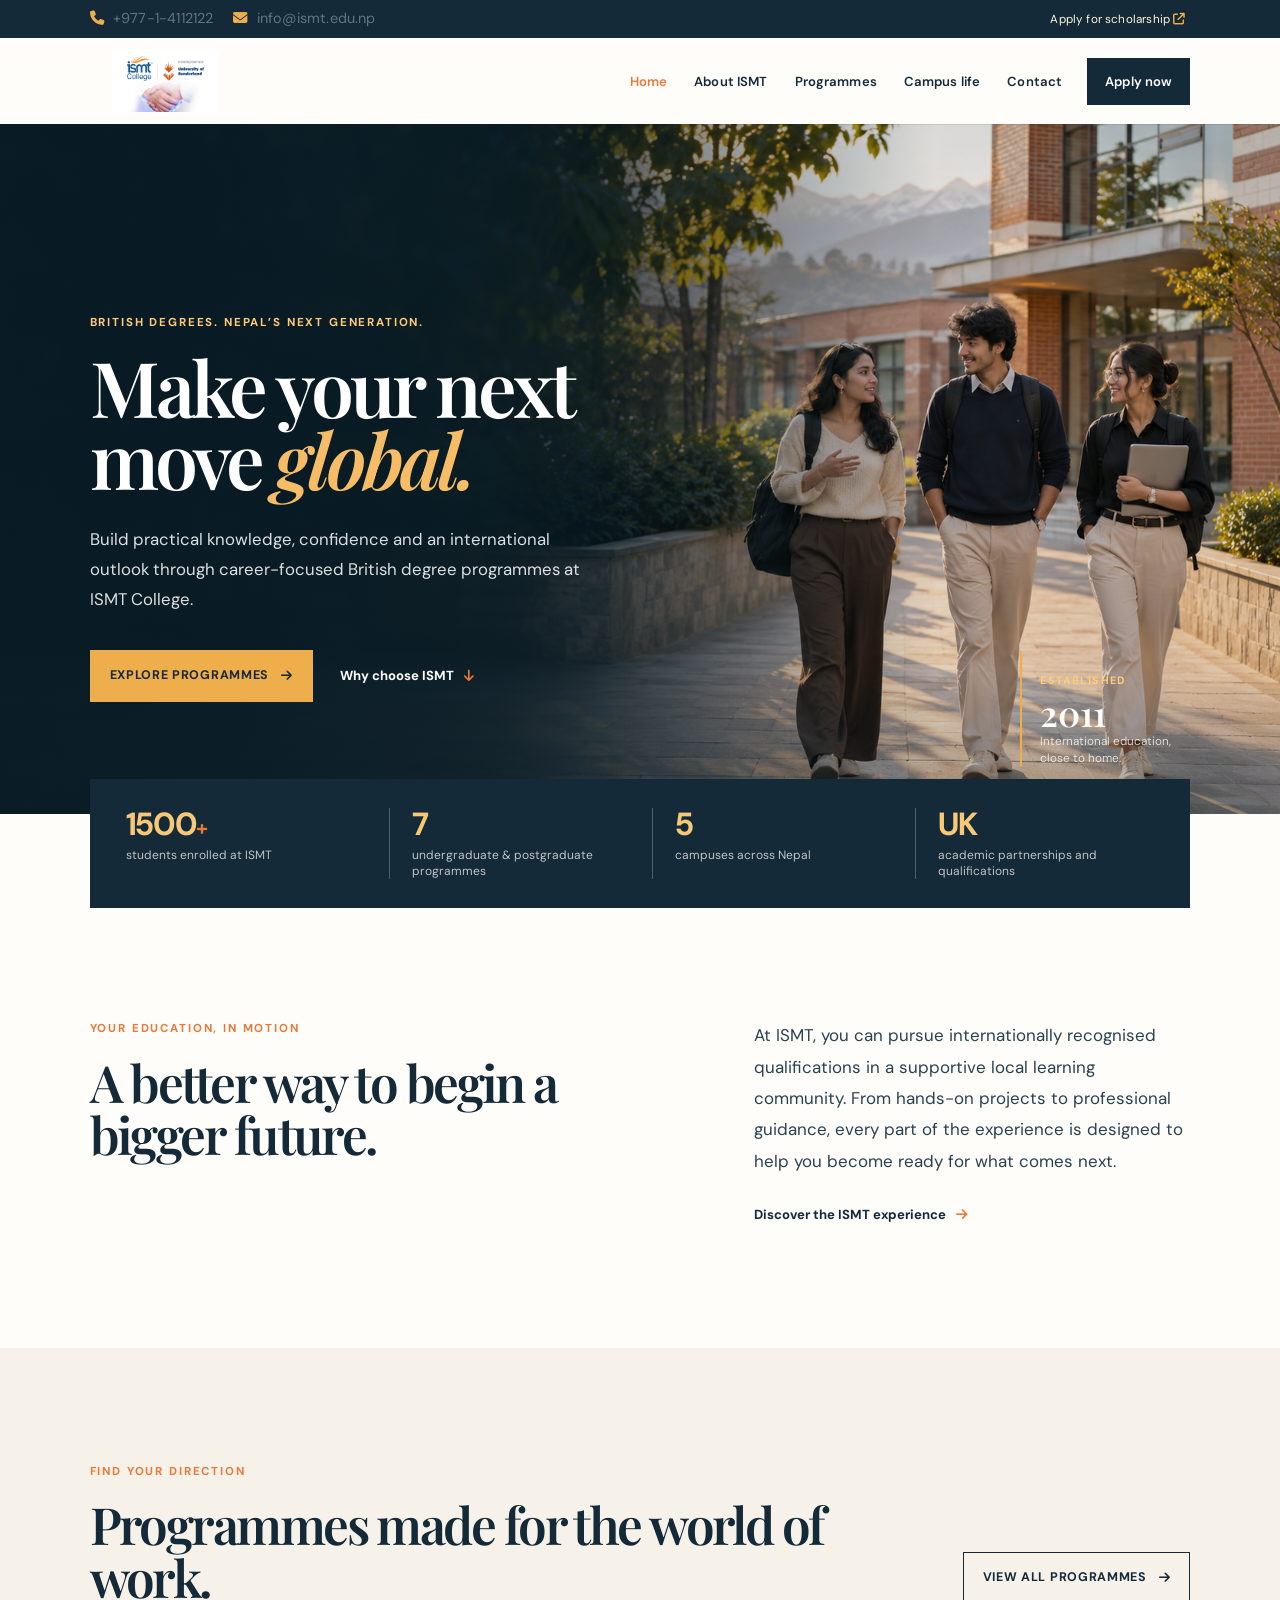
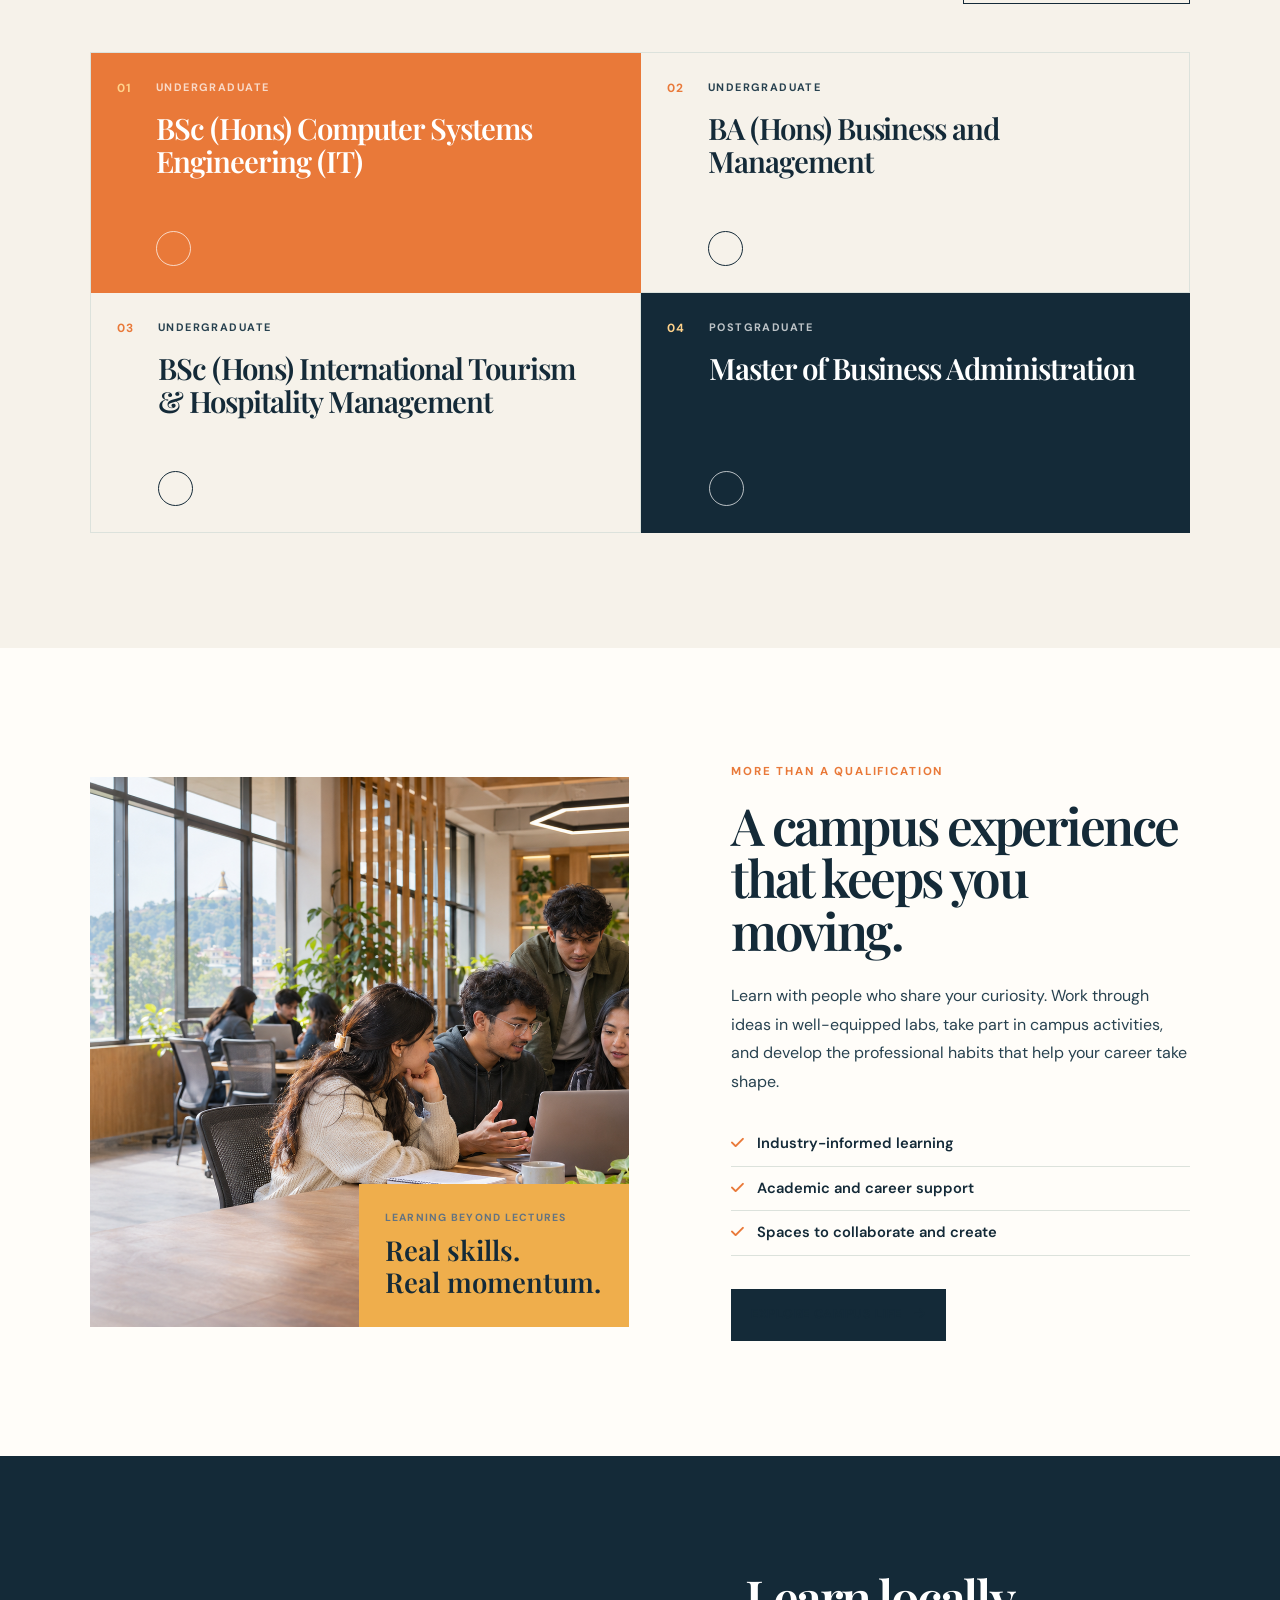
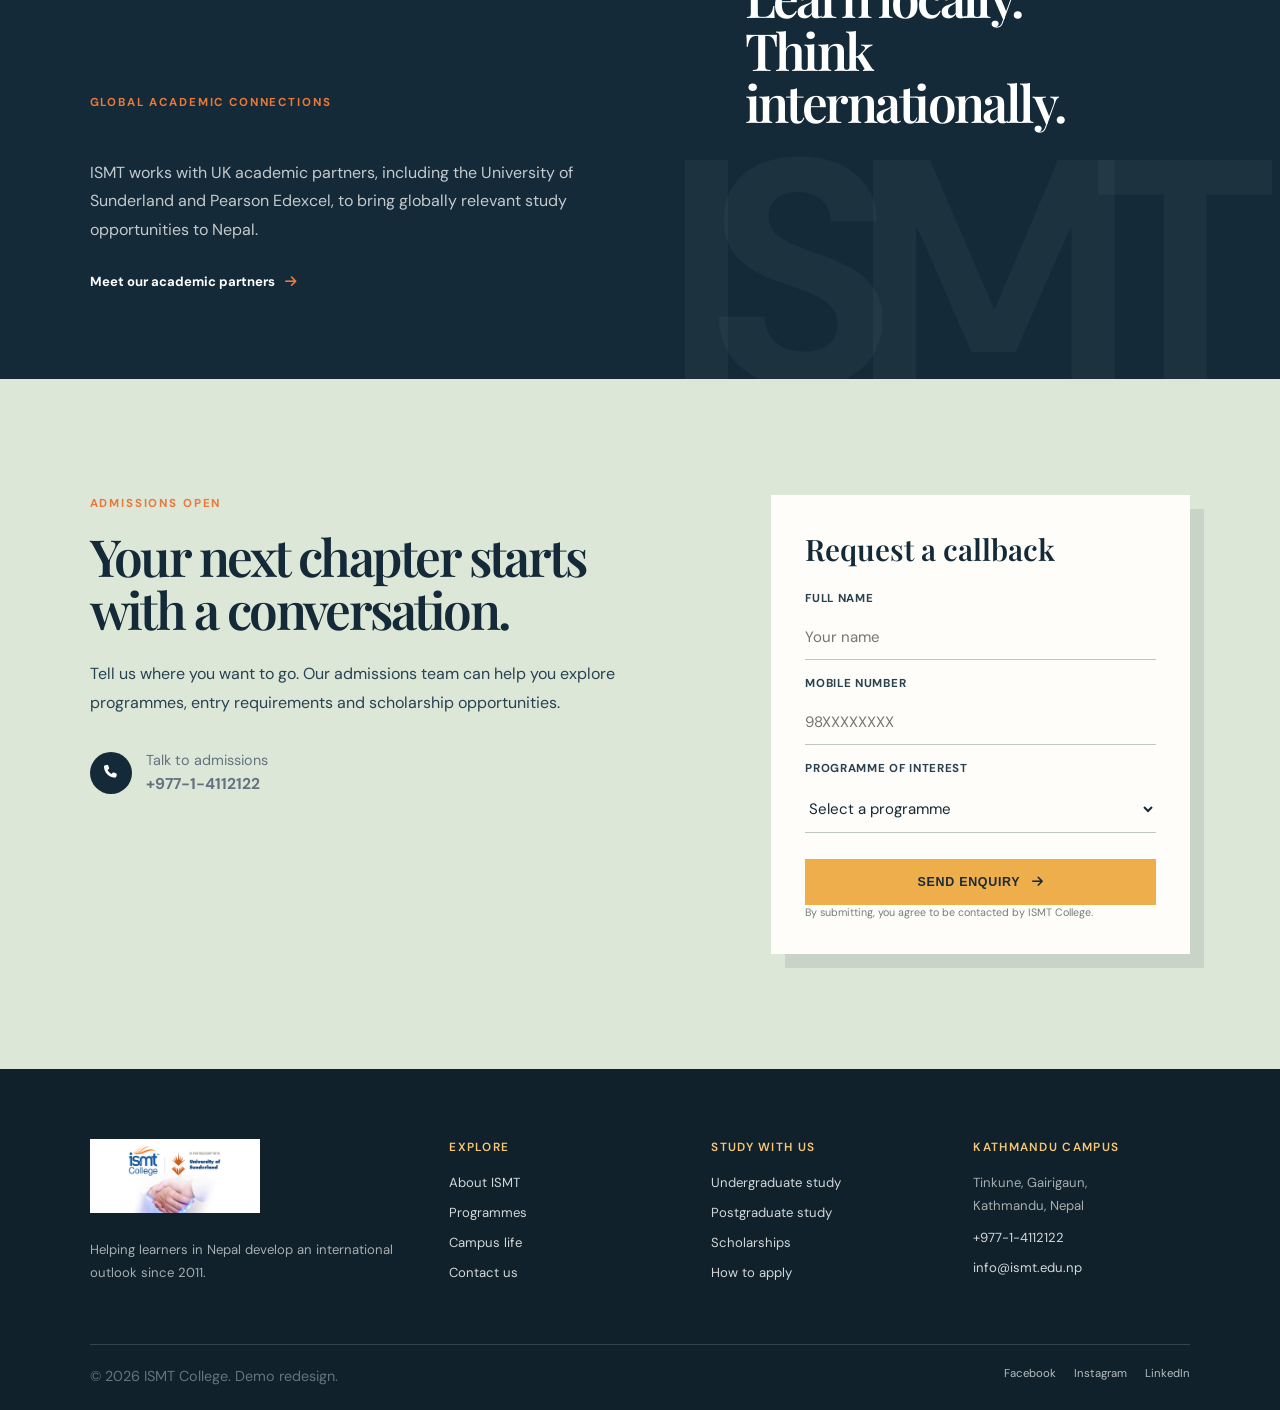
==== commit 8441e16b: "Redesign ISMT website experience" ====
--- a/index.html
+++ b/index.html
@@ -3,281 +3,30 @@
 <head>
 	<meta charset="UTF-8">
 	<meta name="viewport" content="width=device-width, initial-scale=1.0">
-	<title>Education Website Template</title>
-
-	<!-- font Awesome CDN link -->
-	<link rel="stylesheet" href="https://cdnjs.cloudflare.com/ajax/libs/font-awesome/6.1.1/css/all.min.css" />
-
-	<!-- External CSS -->
+	<meta name="description" content="ISMT College — internationally recognised British degrees in Nepal.">
+	<title>ISMT College | British Degrees in Nepal</title>
+	<link rel="stylesheet" href="https://cdnjs.cloudflare.com/ajax/libs/font-awesome/6.1.1/css/all.min.css">
 	<link rel="stylesheet" href="style.css">
 	<link rel="stylesheet" href="theme.css">
-
-	<!-- JQuery CDN link -->
+	<link rel="stylesheet" href="redesign.css">
 	<script src="https://code.jquery.com/jquery-3.6.0.min.js" integrity="sha256-/xUj+3OJU5yExlq6GSYGSHk7tPXikynS7ogEvDej/m4=" crossorigin="anonymous"></script>
 </head>
-<body>
-	<!-- Navigation start -->
-	<nav>
-		<img src="img/sunderland-ismt-partnership.png" class="logo" alt="">
-
-		<div class="navigation">
-			<ul>
-				<i id="menu-close" class="fas fa-times"></i>
-				<li><a href="index.html" class="active">Home</a></li>
-				<li><a href="about.html">About Us</a></li>
-				<li><a href="blog.html">Blog</a></li>
-				<li><a href="courses.html">Courses</a></li>
-				<li><a href="contact.html">Contact</a></li>
-			</ul>
-
-			<img src="img/menu.png" id="menu-btn" alt="">
-		</div>
+<body class="new-site">
+	<div class="utility-bar"><div><span><i class="fa-solid fa-phone"></i> +977-1-4112122</span><span><i class="fa-solid fa-envelope"></i> info@ismt.edu.np</span></div><a href="#apply">Apply for scholarship <i class="fa-solid fa-arrow-up-right-from-square"></i></a></div>
+	<nav class="site-nav">
+		<a class="brand" href="index.html" aria-label="ISMT College home"><img src="img/sunderland-ismt-partnership.png" class="logo" alt="ISMT College and University of Sunderland partnership"></a>
+		<div class="navigation"><button id="menu-btn" aria-label="Open menu"><i class="fa-solid fa-bars"></i></button><ul><li class="mobile-close"><button id="menu-close" aria-label="Close menu"><i class="fa-solid fa-xmark"></i></button></li><li><a href="index.html" class="active">Home</a></li><li><a href="about.html">About ISMT</a></li><li><a href="courses.html">Programmes</a></li><li><a href="blog.html">Campus life</a></li><li><a href="contact.html">Contact</a></li><li><a class="nav-apply" href="#apply">Apply now</a></li></ul></div>
 	</nav>
-	<!-- Navigation ends -->
-
-
-	<!-- Hero section starts from here -->
-	<section id="home">
-		<h2>
-			International Degrees. Local Delivery.
-		</h2>
-		<p>
-			ISMT College offers UK-accredited programs in Kathmandu, combining international curricula with structured academic support and industry engagement.
-		</p>
-		<div class="btn">
-			<a href="about.html" class="blue">Discover ISMT</a>
-			<a href="courses.html" class="yellow">Explore Programs</a>
-		</div>
-		<div class="hero-highlights" aria-label="ISMT highlights">
-			<div><strong>UK</strong><span>Accredited learning</span></div>
-			<div><strong>1:1</strong><span>Academic support</span></div>
-			<div><strong>2026</strong><span>Admissions open</span></div>
-		</div>
-	</section>
-	<!-- Hero section ends from here -->
-
-
-	<!-- Features section starts from here -->
-	<section id="features">
-		<h1>Why Study at ISMT?</h1>
-		<p>Structured teaching, industry-informed curricula, and a learning environment focused on academic and professional excellence.</p>
-
-		<div class="fea-base">
-			<div class="fea-box">
-				<i class="fas fa-graduation-cap"></i>
-				<h3>Scholarship Opportunities</h3>
-				<p>
-					Merit- and need-based scholarships are available to support eligible students throughout their studies.
-				</p>
-			</div>
-
-			<div class="fea-box">
-				<i class="fa-solid fa-book-bookmark"></i>
-				<h3>Blended Learning Model</h3>
-				<p>
-					Academic delivery combines on-campus teaching with supported online learning and digital resources.
-				</p>
-			</div>
-
-			<div class="fea-box">
-				<i class="fas fa-award"></i>
-				<h3>UK Degree with Local Support</h3>
-				<p>
-					Students study towards a UK qualification while benefiting from local academic mentoring and guidance.
-				</p>
-			</div>
-		</div>
-	</section>
-	<!-- Features section ends from here -->
-
-
-	<!-- Courses section starts from here -->
-	<section id="course">
-		<h1>Our Academic Portfolio</h1>
-		<p>Programs are designed to provide clear academic progression and relevant industry-oriented skills.</p>
-
-		<div class="course-box">
-			<div class="courses">
-				<div class="details">
-					<span>Business & Management</span>
-					<h6>BA (Hons) International Business Management</h6>
-					<p>Develop analytical, strategic, and managerial capabilities for roles in a wide range of organisations.</p>
-				</div>
-			</div>
-
-			<div class="courses">
-				<div class="details">
-					<span>Computing & IT</span>
-					<h6>BSc (Hons) Computing</h6>
-					<p>Acquire fundamental knowledge in software development, data management, networking, and cloud technologies.</p>
-				</div>
-			</div>
-
-			<div class="courses">
-				<div class="details">
-					<span>Pathway Programs</span>
-					<h6>Foundation & Diploma Pathways</h6>
-					<p>Strengthen academic foundations and prepare for entry into undergraduate degree programmes.</p>
-				</div>
-			</div>
-		</div>
-	</section>
-	<!-- Courses section ends from here -->
-
-
-	<!-- Registration section starts from here -->
-	<section id="registration">
-		<div class="reminder">
-			<p>Admissions</p>
-			<h1>Register Your Interest for the Next Intake</h1>
-
-			<div class="time">
-				<div class="date">Application <br> Support</div>
-				<div class="date">Scholarship <br> Guidance</div>
-				<div class="date">Counselling <br> Sessions</div>
-				<div class="date">Campus <br> Tour</div>
-			</div>
-		</div>
-
-		<div class="form">
-			<h3>Contact the Admissions Office</h3>
-
-			<input type="text" placeholder="Full Name" name="" id="">
-			<input type="email" placeholder="Email Address" name="" id="">
-			<input type="text" placeholder="Contact Number" name="" id="">
-
-			<div class="btn">
-				<a href="#" class="yellow">Submit Form</a>
-			</div>
-		</div>
-	</section>
-	<!-- Registration section ends from here -->
-
-
-	<!-- Experts section starts from here -->
-	<section id="experts">
-		<h1>Learn From Experienced Faculty</h1>
-		<p>Our teaching team blends academic expertise with real industry experience so you get the best of both worlds.</p>
-		<div class="expert-box">
-			<div class="profile">
-				<h6>Computing Faculty</h6>
-				<p>Specialists in software development, databases, networking, and emerging technologies.</p>
-				<div class="pro-links">
-					<i class="fab fa-facebook"></i>
-					<i class="fab fa-instagram"></i>
-					<i class="fab fa-linkedin-in"></i>
-				</div>
-			</div>
-
-			<div class="profile">
-				<h6>Business & Management Faculty</h6>
-				<p>Academics and practitioners with experience in strategy, marketing, and entrepreneurship.</p>
-				<div class="pro-links">
-					<i class="fab fa-facebook"></i>
-					<i class="fab fa-instagram"></i>
-					<i class="fab fa-linkedin-in"></i>
-				</div>
-			</div>
-
-			<div class="profile">
-				<h6>Student Support & Mentors</h6>
-				<p>Advisors who help you with academic planning, careers, and personal development.</p>
-				<div class="pro-links">
-					<i class="fab fa-facebook"></i>
-					<i class="fab fa-instagram"></i>
-					<i class="fab fa-linkedin-in"></i>
-				</div>
-			</div>
-
-			<div class="profile">
-				<h6>Industry Guests</h6>
-				<p>Regular guest lectures and sessions from professionals and alumni working around the world.</p>
-				<div class="pro-links">
-					<i class="fab fa-facebook"></i>
-					<i class="fab fa-instagram"></i>
-					<i class="fab fa-linkedin-in"></i>
-				</div>
-			</div>
-		</div>
-	</section>
-	<!-- Experts section ends from here -->
-
-	<!-- Footer section starts from here -->
-	<footer>
-		<div class="footer-col">
-			<h3>Programs</h3>
-			<li><a href="courses.html">Undergraduate Degrees</a></li>
-			<li><a href="courses.html">Computing & IT</a></li>
-			<li><a href="courses.html">Business & Management</a></li>
-			<li><a href="courses.html">Pathway Programs</a></li>
-		</div>
-
-		<div class="footer-col">
-			<h3>Admissions</h3>
-			<li><a href="#registration">How to Apply</a></li>
-			<li>Scholarships & Support</li>
-			<li>Fees & Financing</li>
-			<li>Entry Requirements</li>
-		</div>
-
-		<div class="footer-col">
-			<h3>Student Life</h3>
-			<li>Clubs & Activities</li>
-			<li>Events & Workshops</li>
-			<li>Career Services</li>
-			<li>Alumni Network</li>
-		</div>
-
-		<div class="footer-col">
-			<h3>Contact</h3>
-			<li>Tinkune, Kathmandu, Nepal</li>
-			<li>+977-1-XXXXXXX</li>
-			<li>admissions@ismt.edu.np</li>
-			<li><a href="contact.html">Contact Page</a></li>
-		</div>
-
-		<div class="footer-col">
-			<h3>Stay Updated</h3>
-			<p>Get updates about new intakes, events, and scholarship opportunities.</p>
-
-			<div class="subscribe">
-				<input type="email" placeholder="Your email address">
-				<a href="#" class="yellow">SUBSCRIBE</a>
-			</div>
-		</div>
-
-		<div class="copyright">
-			<p>
-				© 2025 ISMT College. All rights reserved.
-			</p>
-			<div class="pro-links">
-				<i class="fab fa-facebook"></i>
-				<i class="fab fa-instagram"></i>
-				<i class="fab fa-linkedin-in"></i>
-			</div>
-		</div>
-	</footer>
-	<!-- Footer section ends from here -->
-
-	<script>
-		// Show menu links on burger click
-		$('#menu-btn').click(function(){
-			$('nav .navigation ul').addClass('active')
-		});
-
-		// Hide navbar on click function
-		$('#menu-close').click(function(){
-			$('nav .navigation ul').removeClass('active')
-		});
-
-		// Navbar scroll effect
-		$(window).scroll(function(){
-			if($(window).scrollTop() > 50){
-				$('nav').addClass('scrolled');
-			} else {
-				$('nav').removeClass('scrolled');
-			}
-		});
-	</script>
+	<main>
+		<section class="new-hero"><div class="hero-copy"><p class="eyebrow light">British degrees. Nepal’s next generation.</p><h1>Make your next move <em>global.</em></h1><p class="hero-lead">Build practical knowledge, confidence and an international outlook through career-focused British degree programmes at ISMT College.</p><div class="hero-actions"><a class="button button-gold" href="courses.html">Explore programmes <i class="fa-solid fa-arrow-right"></i></a><a class="text-link light" href="#why-ismt">Why choose ISMT <i class="fa-solid fa-arrow-down"></i></a></div></div><div class="hero-note"><span>Established</span><strong>2011</strong><p>International education, close to home.</p></div></section>
+		<section class="stats-band" aria-label="ISMT highlights"><div><strong>1500<span>+</span></strong><p>students enrolled at ISMT</p></div><div><strong>7</strong><p>undergraduate & postgraduate programmes</p></div><div><strong>5</strong><p>campuses across Nepal</p></div><div><strong>UK</strong><p>academic partnerships and qualifications</p></div></section>
+		<section class="intro-section" id="why-ismt"><div class="section-intro"><p class="eyebrow">Your education, in motion</p><h2>A better way to begin a bigger future.</h2></div><div class="intro-copy"><p>At ISMT, you can pursue internationally recognised qualifications in a supportive local learning community. From hands-on projects to professional guidance, every part of the experience is designed to help you become ready for what comes next.</p><a class="text-link" href="about.html">Discover the ISMT experience <i class="fa-solid fa-arrow-right"></i></a></div></section>
+		<section class="programme-section" id="programmes"><div class="section-heading"><div><p class="eyebrow">Find your direction</p><h2>Programmes made for the world of work.</h2></div><a class="button button-outline" href="courses.html">View all programmes <i class="fa-solid fa-arrow-right"></i></a></div><div class="programme-grid"><a class="programme-card featured" href="course-inner.html"><span class="programme-number">01</span><div><p>Undergraduate</p><h3>BSc (Hons) Computer Systems Engineering (IT)</h3><span class="card-arrow"><i class="fa-solid fa-arrow-up-right"></i></span></div></a><a class="programme-card" href="course-inner.html"><span class="programme-number">02</span><div><p>Undergraduate</p><h3>BA (Hons) Business and Management</h3><span class="card-arrow"><i class="fa-solid fa-arrow-up-right"></i></span></div></a><a class="programme-card" href="course-inner.html"><span class="programme-number">03</span><div><p>Undergraduate</p><h3>BSc (Hons) International Tourism & Hospitality Management</h3><span class="card-arrow"><i class="fa-solid fa-arrow-up-right"></i></span></div></a><a class="programme-card dark" href="course-inner.html"><span class="programme-number">04</span><div><p>Postgraduate</p><h3>Master of Business Administration</h3><span class="card-arrow"><i class="fa-solid fa-arrow-up-right"></i></span></div></a></div></section>
+		<section class="experience-section"><div class="experience-image"><img src="img/learning-lab.png" alt="Students collaborating in a modern learning lab"><div class="image-label"><span>Learning beyond lectures</span><strong>Real skills.<br>Real momentum.</strong></div></div><div class="experience-copy"><p class="eyebrow">More than a qualification</p><h2>A campus experience that keeps you moving.</h2><p>Learn with people who share your curiosity. Work through ideas in well-equipped labs, take part in campus activities, and develop the professional habits that help your career take shape.</p><ul><li><i class="fa-solid fa-check"></i> Industry-informed learning</li><li><i class="fa-solid fa-check"></i> Academic and career support</li><li><i class="fa-solid fa-check"></i> Spaces to collaborate and create</li></ul><a class="button button-ink" href="blog.html">Explore campus life <i class="fa-solid fa-arrow-right"></i></a></div></section>
+		<section class="partner-section"><p class="eyebrow">Global academic connections</p><h2>Learn locally.<br>Think internationally.</h2><div class="partner-copy"><p>ISMT works with UK academic partners, including the University of Sunderland and Pearson Edexcel, to bring globally relevant study opportunities to Nepal.</p><a class="text-link light" href="about.html">Meet our academic partners <i class="fa-solid fa-arrow-right"></i></a></div></section>
+		<section class="apply-section" id="apply"><div class="apply-copy"><p class="eyebrow">Admissions open</p><h2>Your next chapter starts with a conversation.</h2><p>Tell us where you want to go. Our admissions team can help you explore programmes, entry requirements and scholarship opportunities.</p><div class="apply-contact"><i class="fa-solid fa-phone"></i><span>Talk to admissions<br><strong>+977-1-4112122</strong></span></div></div><form class="apply-form" action="#" method="post"><h3>Request a callback</h3><label>Full name<input type="text" name="name" placeholder="Your name"></label><label>Mobile number<input type="tel" name="phone" placeholder="98XXXXXXXX"></label><label>Programme of interest<select name="programme"><option>Select a programme</option><option>Computing & IT</option><option>Business & Management</option><option>Tourism & Hospitality</option><option>Postgraduate study</option></select></label><button class="button button-gold" type="submit">Send enquiry <i class="fa-solid fa-arrow-right"></i></button><p class="form-note">By submitting, you agree to be contacted by ISMT College.</p></form></section>
+	</main>
+	<footer class="new-footer"><div class="footer-top"><div><img src="img/sunderland-ismt-partnership.png" alt="ISMT College and University of Sunderland partnership"><p>Helping learners in Nepal develop an international outlook since 2011.</p></div><div><h3>Explore</h3><a href="about.html">About ISMT</a><a href="courses.html">Programmes</a><a href="blog.html">Campus life</a><a href="contact.html">Contact us</a></div><div><h3>Study with us</h3><a href="courses.html">Undergraduate study</a><a href="courses.html">Postgraduate study</a><a href="#apply">Scholarships</a><a href="#apply">How to apply</a></div><div><h3>Kathmandu campus</h3><p>Tinkune, Gairigaun,<br>Kathmandu, Nepal</p><a href="tel:+97714112122">+977-1-4112122</a><a href="mailto:info@ismt.edu.np">info@ismt.edu.np</a></div></div><div class="footer-bottom"><span>&copy; 2026 ISMT College. Demo redesign.</span><div><a href="#">Facebook</a><a href="#">Instagram</a><a href="#">LinkedIn</a></div></div></footer>
+	<script>$('#menu-btn').click(function(){ $('.site-nav ul').addClass('active'); }); $('#menu-close').click(function(){ $('.site-nav ul').removeClass('active'); }); $(window).scroll(function(){ $('.site-nav').toggleClass('scrolled', $(window).scrollTop() > 32); });</script>
 </body>
 </html>
--- a/redesign.css
+++ b/redesign.css
@@ -0,0 +1,180 @@
+@import url('https://fonts.googleapis.com/css2?family=DM+Sans:wght@400;500;600;700&family=Playfair+Display:ital,wght@0,600;0,700;1,600&display=swap');
+
+:root { --ink: #142a38; --ink-soft: #284250; --cream: #f6f2ea; --paper: #fffdf9; --orange: #e97939; --gold: #efae4c; --sage: #b7c8ae; --line: #dce2dc; }
+body.new-site { background: var(--paper); color: var(--ink); font-family: 'DM Sans', sans-serif; overflow-x: hidden; }
+body.new-site::before { display: none; }
+.new-site * { box-sizing: border-box; }
+.new-site h1, .new-site h2, .new-site h3, .new-site p { margin: 0; }
+.new-site h1, .new-site h2 { color: var(--ink); background: none; -webkit-text-fill-color: currentColor; font-family: 'Playfair Display', Georgia, serif; font-weight: 600; letter-spacing: -.05em; }
+.new-site a { color: inherit; }
+.utility-bar { min-height: 38px; padding: 0 7vw; display: flex; align-items: center; justify-content: space-between; background: var(--ink); color: #f9f4eb; font-size: .73rem; letter-spacing: .015em; }
+.utility-bar div { display: flex; gap: 20px; }
+.utility-bar i { margin-right: 5px; color: var(--gold); }
+.utility-bar a { text-decoration: none; color: #fff3d9; }
+.utility-bar a:hover { color: var(--gold); }
+
+.new-site .site-nav { position: sticky; top: 0; width: 100%; height: 86px; padding: 9px 7vw; display: flex; justify-content: space-between; background: rgba(255,253,249,.94); border: 0; box-shadow: 0 1px 0 rgba(20,42,56,.1); backdrop-filter: blur(16px); z-index: 50; }
+.new-site .site-nav.scrolled { padding: 7px 7vw; height: 72px; box-shadow: 0 8px 26px rgba(20,42,56,.1); }
+.new-site .brand { height: 100%; display: flex; align-items: center; }
+.new-site .site-nav .logo { width: 152px; max-height: 62px; object-fit: contain; filter: none; }
+.new-site .site-nav .navigation { height: 100%; display: flex; align-items: center; }
+.new-site .site-nav .navigation ul { height: 100%; display: flex; align-items: center; gap: 3px; }
+.new-site .site-nav .navigation ul li { margin: 0; }
+.new-site .site-nav .navigation ul li a { padding: 11px 12px; color: var(--ink); font-size: .82rem; font-weight: 600; letter-spacing: .01em; border-radius: 0; }
+.new-site .site-nav .navigation ul li a::before, .new-site .site-nav .navigation ul li a::after { display: none; }
+.new-site .site-nav .navigation ul li a:hover, .new-site .site-nav .navigation ul li a.active { color: var(--orange); background: transparent; transform: none; }
+.new-site .site-nav .navigation ul li a.nav-apply { margin-left: 10px; padding: 12px 17px; background: var(--ink); color: #fff; border: 1px solid var(--ink); }
+.new-site .site-nav .navigation ul li a.nav-apply:hover { background: var(--orange); border-color: var(--orange); color: #fff; }
+.new-site #menu-btn, .new-site #menu-close { display: none; border: 0; background: none; color: var(--ink); font-size: 1.35rem; cursor: pointer; }
+.new-site .mobile-close { display: none; }
+
+.new-hero { min-height: min(690px, calc(100vh - 124px)); padding: clamp(80px, 10vw, 145px) 7vw 50px; display: flex; flex-direction: column; justify-content: center; position: relative; overflow: hidden; background: linear-gradient(90deg, rgba(9,29,39,.93) 0%, rgba(9,29,39,.79) 39%, rgba(9,29,39,.11) 73%), url('img/students-hero.png') center/cover; }
+.new-hero::after { content: ''; position: absolute; inset: auto 0 0; height: 140px; background: linear-gradient(transparent, rgba(9,29,39,.3)); pointer-events: none; }
+.hero-copy { width: min(615px, 100%); position: relative; z-index: 1; }
+.eyebrow { margin-bottom: 17px !important; color: var(--orange); font-size: .72rem; font-weight: 700; letter-spacing: .16em; text-transform: uppercase; }
+.eyebrow.light { color: #ffca7a; }
+.new-hero h1 { color: #fff; -webkit-text-fill-color: #fff; font-size: clamp(3.3rem, 6vw, 6rem); line-height: .94; }
+.new-hero h1 em { color: #f7bd66; -webkit-text-fill-color: #f7bd66; font-style: italic; }
+.hero-lead { max-width: 520px; margin-top: 28px !important; color: rgba(255,255,255,.86); font-size: 1.05rem; line-height: 1.78; }
+.hero-actions { display: flex; align-items: center; gap: 27px; margin-top: 35px; }
+.button { display: inline-flex; justify-content: center; align-items: center; gap: 12px; padding: 15px 19px; border: 1px solid transparent; text-decoration: none; font-size: .78rem; font-weight: 700; letter-spacing: .055em; text-transform: uppercase; transition: .25s ease; cursor: pointer; }
+.button i { transition: transform .25s ease; }
+.button:hover i { transform: translateX(4px); }
+.button-gold { background: var(--gold); color: #172c36; }
+.button-gold:hover { background: #fff1d5; color: var(--ink); transform: translateY(-2px); }
+.text-link { display: inline-flex; align-items: center; gap: 10px; color: var(--ink); font-size: .82rem; font-weight: 700; text-decoration: none; }
+.text-link i { color: var(--orange); transition: transform .2s ease; }
+.text-link:hover i { transform: translateX(4px); }
+.text-link.light { color: #fff; }
+.hero-note { position: absolute; right: 7vw; bottom: 48px; z-index: 1; width: 170px; padding: 15px 0 0 18px; border-left: 2px solid var(--gold); color: #fff; }
+.hero-note span { color: #ffcc7c; font-size: .67rem; font-weight: 700; letter-spacing: .13em; text-transform: uppercase; }
+.hero-note strong { display: block; margin: 3px 0; font: 600 2.2rem/1 'Playfair Display', Georgia, serif; }
+.hero-note p { color: rgba(255,255,255,.76); font-size: .73rem; line-height: 1.4; }
+
+.stats-band { margin: 0 7vw; padding: 29px 36px; display: grid; grid-template-columns: repeat(4, 1fr); gap: 24px; position: relative; z-index: 2; transform: translateY(-35px); background: var(--ink); color: #fff; }
+.stats-band div { padding-left: 22px; border-left: 1px solid rgba(255,255,255,.25); }
+.stats-band div:first-child { padding-left: 0; border-left: 0; }
+.stats-band strong { display: block; color: #f8c879; font-size: 2rem; line-height: 1; letter-spacing: -.04em; }
+.stats-band strong span { color: var(--orange); font-size: 1.3rem; }
+.stats-band p { margin-top: 7px; color: rgba(255,255,255,.72); font-size: .75rem; line-height: 1.35; }
+
+.intro-section, .programme-section, .experience-section, .apply-section { padding: clamp(70px, 9vw, 130px) 7vw; }
+.intro-section { padding-top: clamp(55px, 6vw, 85px); display: grid; grid-template-columns: 1.1fr .9fr; gap: 12%; background: var(--paper); }
+.section-intro h2, .section-heading h2, .experience-copy h2, .apply-copy h2, .partner-section h2 { font-size: clamp(2.25rem, 4vw, 4.45rem); line-height: 1.03; }
+.intro-copy { align-self: end; padding-bottom: 6px; }
+.intro-copy > p { margin-bottom: 24px; color: var(--ink-soft); font-size: 1.06rem; line-height: 1.85; }
+
+.programme-section { background: var(--cream); }
+.section-heading { display: flex; justify-content: space-between; align-items: end; gap: 28px; }
+.button-outline { color: var(--ink); border-color: var(--ink); white-space: nowrap; }
+.button-outline:hover { background: var(--ink); color: #fff; }
+.programme-grid { margin-top: 48px; display: grid; grid-template-columns: repeat(2, 1fr); border-top: 1px solid var(--line); border-left: 1px solid var(--line); }
+.programme-card { min-height: 240px; padding: 26px; display: flex; gap: 24px; background: transparent; border-right: 1px solid var(--line); border-bottom: 1px solid var(--line); text-decoration: none; transition: .3s ease; }
+.programme-card:hover { background: var(--paper); }
+.programme-card.featured { background: var(--orange); color: #fff; border-color: var(--orange); }
+.programme-card.dark { background: var(--ink); color: #fff; border-color: var(--ink); }
+.programme-number { color: var(--orange); font-size: .74rem; font-weight: 700; letter-spacing: .1em; }
+.featured .programme-number, .dark .programme-number { color: #ffd28a; }
+.programme-card > div { flex: 1; display: flex; min-height: 180px; flex-direction: column; align-items: flex-start; }
+.programme-card p { color: var(--ink-soft); font-size: .68rem; font-weight: 700; letter-spacing: .13em; text-transform: uppercase; }
+.featured p, .dark p { color: rgba(255,255,255,.72); }
+.programme-card h3 { max-width: 430px; margin-top: 16px; color: var(--ink); font: 600 clamp(1.45rem, 2.3vw, 2.2rem)/1.1 'Playfair Display', Georgia, serif; letter-spacing: -.035em; }
+.featured h3, .dark h3 { color: #fff; }
+.card-arrow { width: 35px; height: 35px; margin-top: auto; display: grid; place-items: center; border: 1px solid var(--ink); border-radius: 50%; color: var(--ink); font-size: .78rem; transition: .25s ease; }
+.programme-card:hover .card-arrow { background: var(--ink); color: #fff; transform: rotate(45deg); }
+.featured .card-arrow, .dark .card-arrow { border-color: rgba(255,255,255,.7); color: #fff; }
+.featured:hover .card-arrow { background: #fff; color: var(--orange); }
+
+.experience-section { display: grid; grid-template-columns: 1.08fr .92fr; align-items: center; gap: clamp(45px, 8vw, 135px); background: var(--paper); }
+.experience-image { min-height: 550px; position: relative; overflow: hidden; }
+.experience-image img { width: 100%; height: 100%; position: absolute; inset: 0; object-fit: cover; }
+.image-label { position: absolute; right: 0; bottom: 0; width: min(270px, 72%); padding: 26px; background: var(--gold); color: var(--ink); }
+.image-label span { display: block; margin-bottom: 9px; font-size: .65rem; font-weight: 700; letter-spacing: .12em; text-transform: uppercase; }
+.image-label strong { font: 600 1.72rem/1.05 'Playfair Display', Georgia, serif; }
+.experience-copy > p:not(.eyebrow) { margin: 25px 0; color: var(--ink-soft); font-size: 1rem; line-height: 1.8; }
+.experience-copy ul { margin: 0 0 33px; padding: 0; list-style: none; }
+.experience-copy li { padding: 10px 0; border-bottom: 1px solid var(--line); font-size: .92rem; font-weight: 600; }
+.experience-copy li i { margin-right: 9px; color: var(--orange); }
+.button-ink { background: var(--ink); color: #fff; }
+.button-ink:hover { background: var(--orange); color: #fff; transform: translateY(-2px); }
+
+.partner-section { min-height: 420px; padding: clamp(70px, 9vw, 125px) 7vw; display: grid; grid-template-columns: 1.1fr .9fr; align-items: end; gap: 10%; position: relative; overflow: hidden; background: var(--ink); }
+.partner-section::after { content: 'ISMT'; position: absolute; right: 3vw; bottom: -3.5rem; color: rgba(255,255,255,.035); font-size: clamp(10rem, 25vw, 27rem); font-weight: 700; letter-spacing: -.1em; line-height: 1; pointer-events: none; }
+.partner-section h2 { position: relative; z-index: 1; color: #fff; -webkit-text-fill-color: #fff; }
+.partner-copy { position: relative; z-index: 1; }
+.partner-copy p { margin-bottom: 23px; color: rgba(255,255,255,.75); font-size: 1rem; line-height: 1.8; }
+
+.apply-section { display: grid; grid-template-columns: 1fr minmax(340px, .74fr); gap: clamp(45px, 9vw, 150px); background: #dce7d8; }
+.apply-copy > p:not(.eyebrow) { max-width: 560px; margin: 25px 0 32px; color: var(--ink-soft); line-height: 1.8; }
+.apply-contact { display: flex; align-items: center; gap: 14px; color: var(--ink); font-size: .8rem; line-height: 1.5; }
+.apply-contact i { width: 42px; height: 42px; display: grid; place-items: center; border-radius: 50%; background: var(--ink); color: #fff; }
+.apply-contact strong { font-size: .98rem; }
+.apply-form { padding: 34px; background: var(--paper); box-shadow: 14px 14px 0 rgba(20,42,56,.1); }
+.apply-form h3 { margin-bottom: 22px; color: var(--ink); font: 600 1.85rem 'Playfair Display', Georgia, serif; }
+.apply-form label { display: block; margin-top: 15px; color: var(--ink-soft); font-size: .72rem; font-weight: 700; letter-spacing: .06em; text-transform: uppercase; }
+.apply-form input, .apply-form select { width: 100%; margin-top: 7px; padding: 12px 0; border: 0; border-bottom: 1px solid #bfc9c1; outline: 0; background: transparent; color: var(--ink); font: .94rem 'DM Sans', sans-serif; }
+.apply-form input:focus, .apply-form select:focus { border-color: var(--orange); }
+.apply-form .button { width: 100%; margin-top: 26px; }
+.form-note { margin-top: 13px; color: #718078; font-size: .67rem; line-height: 1.4; }
+
+.new-footer { padding: 70px 7vw 22px; display: block; background: #10212b; }
+.new-footer::before { display: none; }
+.footer-top { display: grid; grid-template-columns: 1.45fr repeat(3, 1fr); gap: 45px; }
+.footer-top img { width: 170px; max-height: 74px; margin-bottom: 18px; object-fit: contain; background: #fff; }
+.footer-top p { color: rgba(255,255,255,.63); font-size: .82rem; line-height: 1.75; }
+.footer-top h3 { margin-bottom: 17px; padding: 0; color: #f7c778; font: 600 .74rem 'DM Sans', sans-serif; letter-spacing: .11em; text-transform: uppercase; }
+.footer-top a { display: block; margin: 9px 0; color: rgba(255,255,255,.82); font-size: .82rem; text-decoration: none; }
+.footer-top a:hover { color: var(--gold); }
+.footer-bottom { margin-top: 52px; padding-top: 20px; display: flex; justify-content: space-between; border-top: 1px solid rgba(255,255,255,.15); color: rgba(255,255,255,.48); font-size: .71rem; }
+.footer-bottom div { display: flex; gap: 18px; }
+.footer-bottom a { color: rgba(255,255,255,.7); text-decoration: none; }
+
+/* Extend the new navigation and banner language to the internal pages. */
+body:not(.new-site) nav { background: rgba(255,253,249,.94); }
+body:not(.new-site) #about-home { background-image: linear-gradient(90deg, rgba(9,29,39,.84), rgba(9,29,39,.34)), url('img/students-hero.png'); }
+
+@media (max-width: 900px) {
+	.new-site .site-nav { height: 76px; padding: 8px 5vw; }
+	.new-site .site-nav .logo { width: 138px; }
+	.new-site #menu-btn { display: block; width: auto; height: auto; }
+	.new-site .site-nav .navigation ul { position: fixed; top: 0; right: -320px; width: 290px; height: 100vh; padding: 22px; display: flex; flex-direction: column; align-items: stretch; justify-content: flex-start; gap: 4px; background: var(--ink); box-shadow: -12px 0 30px rgba(0,0,0,.15); transition: right .25s ease; }
+	.new-site .site-nav .navigation ul.active { right: 0; }
+	.new-site .site-nav .navigation ul li a { display: block; padding: 14px 10px; color: #fff; }
+	.new-site .site-nav .navigation ul li a:hover, .new-site .site-nav .navigation ul li a.active { color: #ffce82; }
+	.new-site .site-nav .navigation ul li a.nav-apply { margin: 12px 0; background: var(--gold); border-color: var(--gold); color: var(--ink); text-align: center; }
+	.new-site .mobile-close { display: block; text-align: right; }
+	.new-site #menu-close { display: inline-block; color: #fff; }
+	.new-hero { min-height: 650px; padding: 90px 7vw 42px; background-image: linear-gradient(90deg, rgba(9,29,39,.9), rgba(9,29,39,.51)), url('img/students-hero.png'); }
+	.stats-band { margin: 0 5vw; padding: 26px; gap: 18px; }
+	.intro-section, .experience-section, .partner-section, .apply-section { grid-template-columns: 1fr; }
+	.intro-section { gap: 28px; }
+	.experience-section, .apply-section { gap: 50px; }
+	.partner-section { gap: 34px; }
+	.footer-top { grid-template-columns: repeat(2, 1fr); }
+}
+
+@media (max-width: 600px) {
+	.utility-bar { min-height: 34px; padding: 0 5vw; font-size: .65rem; }
+	.utility-bar div span:last-child { display: none; }
+	.new-site .site-nav { height: 68px; }
+	.new-hero { min-height: 645px; padding: 78px 6vw 35px; background-position: 62% center; }
+	.new-hero h1 { font-size: clamp(3rem, 15vw, 4.1rem); }
+	.hero-lead { font-size: .94rem; }
+	.hero-actions { flex-direction: column; align-items: flex-start; gap: 19px; }
+	.hero-note { right: 6vw; bottom: 28px; width: 135px; }
+	.hero-note strong { font-size: 1.9rem; }
+	.stats-band { margin: 0; padding: 27px 6vw; transform: none; grid-template-columns: repeat(2, 1fr); gap: 23px 12px; }
+	.stats-band div, .stats-band div:first-child { padding-left: 12px; border-left: 1px solid rgba(255,255,255,.25); }
+	.stats-band div:nth-child(odd) { padding-left: 0; border-left: 0; }
+	.intro-section, .programme-section, .experience-section, .apply-section { padding: 70px 6vw; }
+	.section-heading { align-items: flex-start; flex-direction: column; }
+	.button-outline { width: 100%; }
+	.programme-grid { grid-template-columns: 1fr; }
+	.programme-card { min-height: 205px; padding: 22px 18px; }
+	.programme-card h3 { font-size: 1.55rem; }
+	.experience-image { min-height: 390px; }
+	.partner-section { padding: 75px 6vw; }
+	.apply-form { padding: 26px 22px; }
+	.footer-top { grid-template-columns: 1fr; gap: 28px; }
+	.footer-bottom { flex-direction: column; gap: 14px; }
+}
